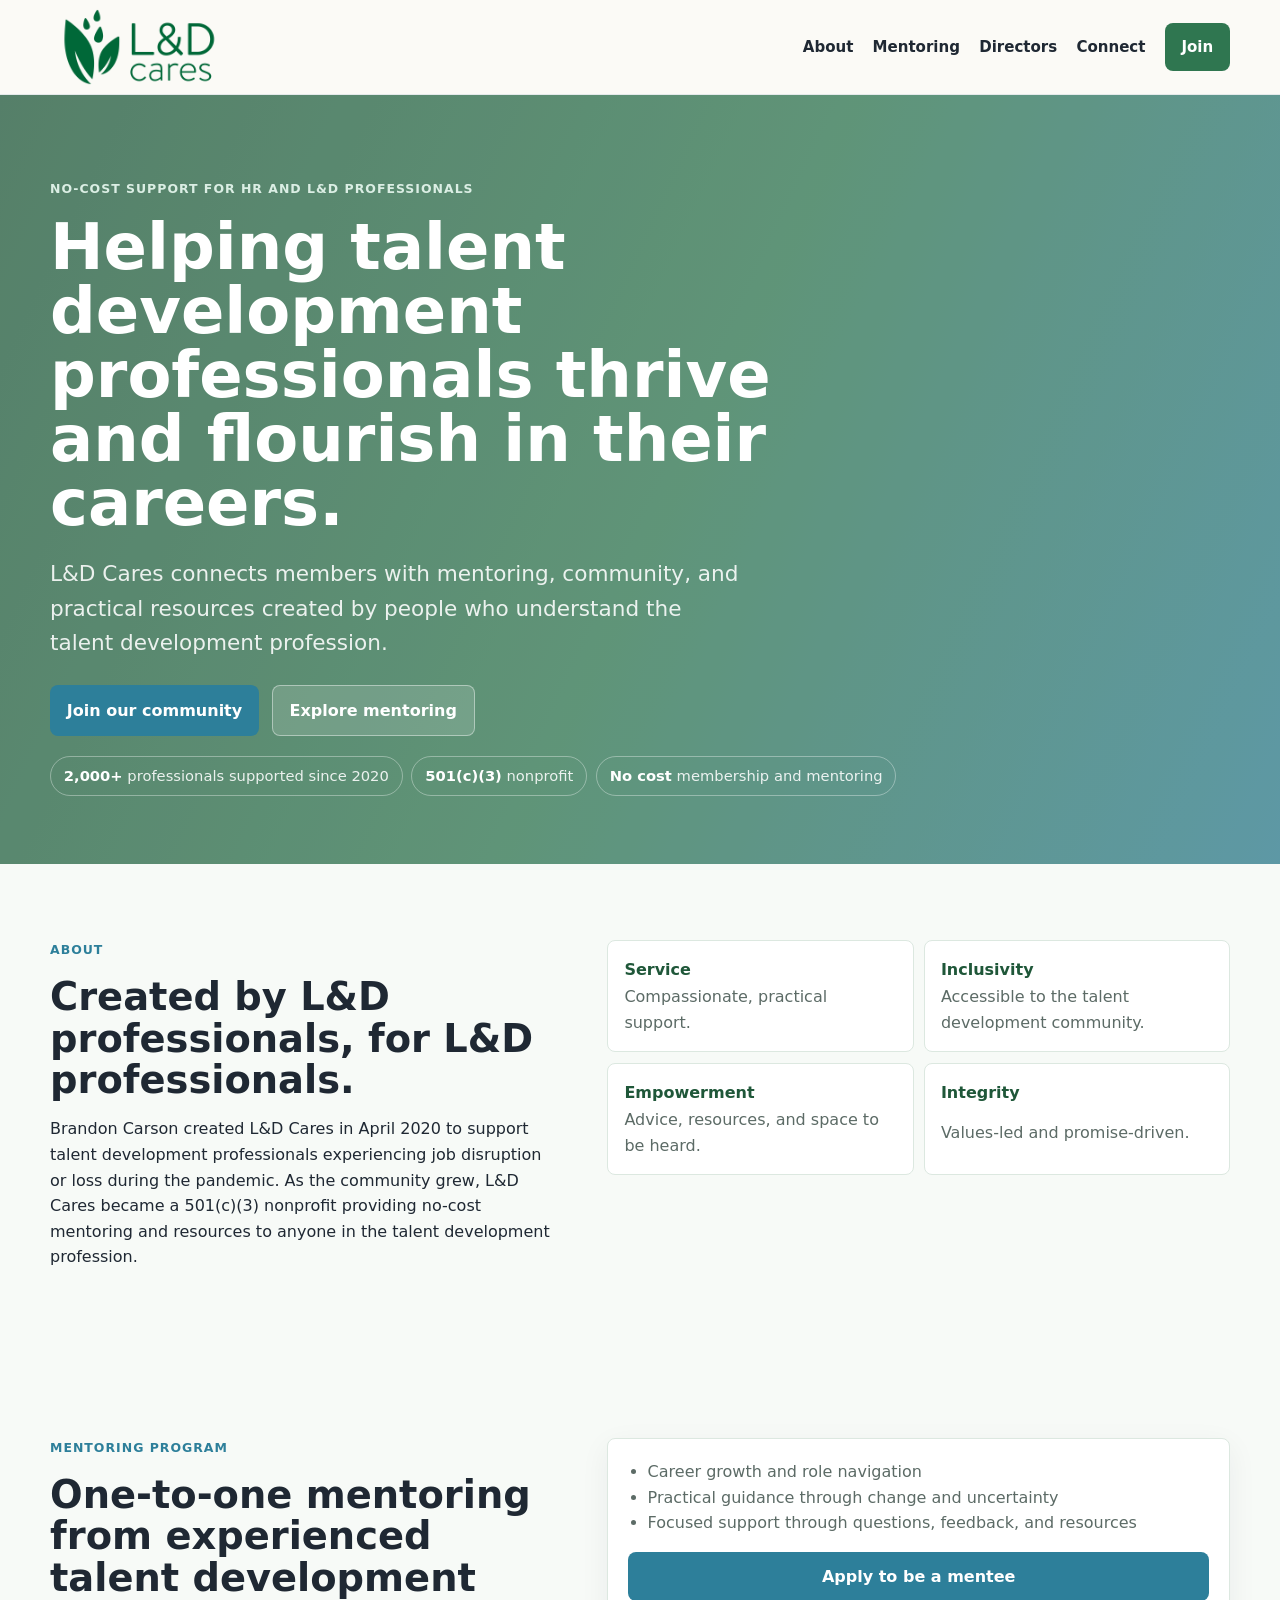
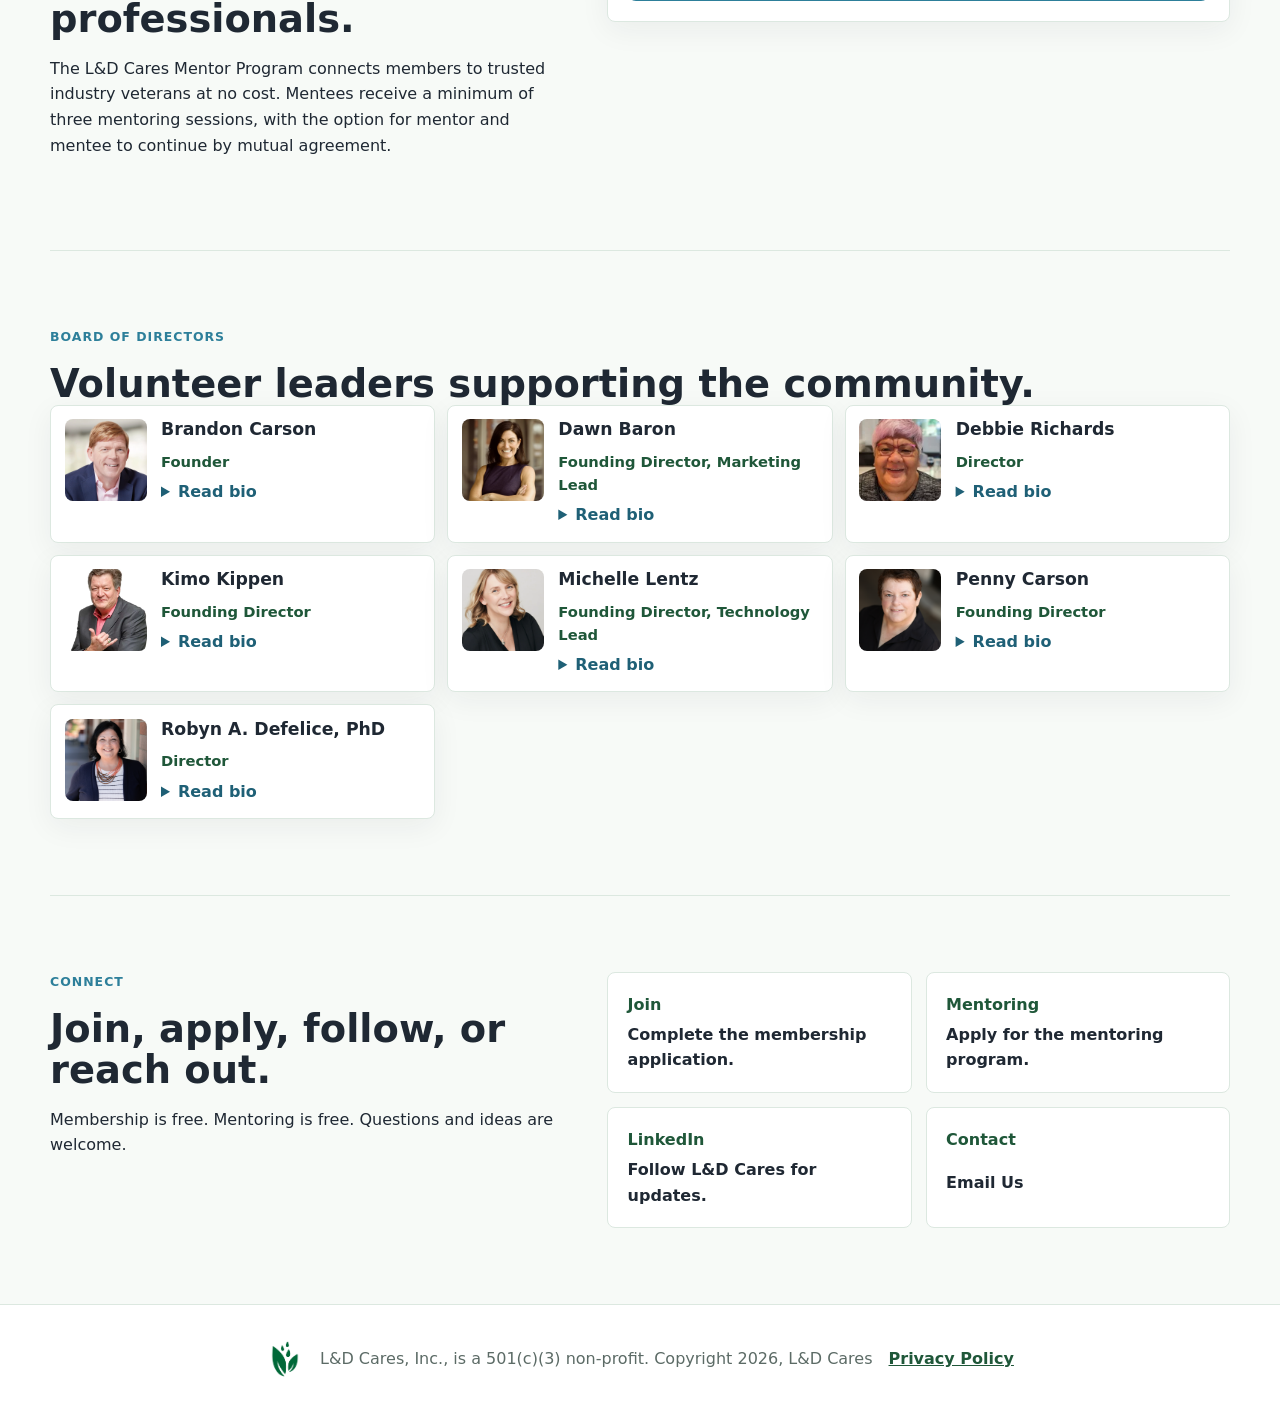
==== index.html @ 439d9c75 "Add social preview metadata" ====
<!doctype html>
<html lang="en">
  <head>
    <meta charset="utf-8">
    <meta name="viewport" content="width=device-width, initial-scale=1">
    <title>L&D Cares | No-cost mentoring for talent development professionals</title>
    <meta name="description" content="L&D Cares provides no-cost mentoring and resources to help talent development professionals thrive and flourish in their careers.">
    <meta property="og:title" content="L&D Cares">
    <meta property="og:description" content="No-cost mentoring and resources for talent development professionals.">
    <meta property="og:type" content="website">
    <meta property="og:url" content="https://www.ldcares.org/">
    <meta property="og:image" content="https://www.ldcares.org/assets/logos/ldcares-logo.png">
    <meta property="og:image:alt" content="L&D Cares logo">
    <meta name="twitter:card" content="summary_large_image">
    <meta name="twitter:title" content="L&D Cares">
    <meta name="twitter:description" content="No-cost mentoring and resources for talent development professionals.">
    <meta name="twitter:image" content="https://www.ldcares.org/assets/logos/ldcares-logo.png">
    <link rel="stylesheet" href="styles.css">
  </head>
  <body>
    <a class="skip-link" href="#main">Skip to main content</a>
    <header class="site-header" data-header>
      <nav class="nav" aria-label="Main navigation">
        <a class="brand" href="#home" aria-label="L&D Cares home">
          <img src="assets/logos/ldcares-logo.png" alt="L&D Cares">
        </a>
        <button class="menu-toggle" type="button" aria-expanded="false" aria-controls="primary-menu" data-menu-toggle>
          <span></span>
          <span></span>
          <span></span>
          <span class="sr-only">Menu</span>
        </button>
        <div class="nav-links" id="primary-menu" data-menu>
          <a href="#about">About</a>
          <a href="#mentoring">Mentoring</a>
          <a href="#team">Directors</a>
          <a href="#connect">Connect</a>
          <a class="nav-cta" href="https://forms.gle/h5i7tPRRqLxuzNQf6">Join</a>
        </div>
      </nav>
    </header>

    <main id="main">
      <section class="hero" id="home">
        <div class="hero-media" aria-hidden="true">
          <img src="assets/logos/banner.jpg" alt="">
        </div>
        <div class="hero-content">
          <p class="eyebrow">No-cost support for HR and L&D professionals</p>
          <h1>Helping talent development professionals thrive and flourish in their careers.</h1>
          <p class="hero-copy">L&D Cares connects members with mentoring, community, and practical resources created by people who understand the talent development profession.</p>
          <div class="hero-actions">
            <a class="button primary" href="https://forms.gle/h5i7tPRRqLxuzNQf6">Join our community</a>
            <a class="button secondary" href="#mentoring">Explore mentoring</a>
          </div>
          <ul class="impact-list" aria-label="L&D Cares highlights">
            <li><strong>2,000+</strong> professionals supported since 2020</li>
            <li><strong>501(c)(3)</strong> nonprofit</li>
            <li><strong>No cost</strong> membership and mentoring</li>
          </ul>
        </div>
      </section>

      <section class="section about" id="about">
        <div>
          <p class="section-kicker">About</p>
          <h2>Created by L&D professionals, for L&D professionals.</h2>
          <p>Brandon Carson created L&D Cares in April 2020 to support talent development professionals experiencing job disruption or loss during the pandemic. As the community grew, L&D Cares became a 501(c)(3) nonprofit providing no-cost mentoring and resources to anyone in the talent development profession.</p>
        </div>
        <ul class="value-list" aria-label="L&D Cares values">
          <li><strong>Service</strong><span>Compassionate, practical support.</span></li>
          <li><strong>Inclusivity</strong><span>Accessible to the talent development community.</span></li>
          <li><strong>Empowerment</strong><span>Advice, resources, and space to be heard.</span></li>
          <li><strong>Integrity</strong><span>Values-led and promise-driven.</span></li>
        </ul>
      </section>

      <section class="section mentoring" id="mentoring">
        <div>
          <p class="section-kicker">Mentoring Program</p>
          <h2>One-to-one mentoring from experienced talent development professionals.</h2>
          <p>The L&D Cares Mentor Program connects members to trusted industry veterans at no cost. Mentees receive a minimum of three mentoring sessions, with the option for mentor and mentee to continue by mutual agreement.</p>
        </div>
        <div class="compact-panel">
          <ul>
            <li>Career growth and role navigation</li>
            <li>Practical guidance through change and uncertainty</li>
            <li>Focused support through questions, feedback, and resources</li>
          </ul>
          <a class="button primary" href="https://forms.gle/SZRDEeLg9KRGwtqc8">Apply to be a mentee</a>
        </div>
      </section>

      <section class="section team" id="team">
        <div>
          <p class="section-kicker">Board of Directors</p>
          <h2>Volunteer leaders supporting the community.</h2>
        </div>
        <div class="team-grid">
          <article class="person">
            <img src="assets/directors/brandon-carson.webp" alt="Brandon Carson">
            <div>
              <h3>Brandon Carson</h3>
              <p class="role">Founder</p>
              <details>
                <summary>Read bio</summary>
                <p>A strategic and accomplished talent development leader with extensive experience creating global workforce development strategies, Brandon Carson recently led global and domestic learning programs at Starbucks. He is currently the Chief Learning Officer at Docebo, where he travels the world promoting their product and the future of learning.</p>
                <p>Brandon has been honored with several industry awards, including the ATD BEST Award, the Learning Guild People's Choice Award, and three Brandon Hall Awards for Best Custom Learning Design. He is the author of <cite>Learning in the Age of Immediacy: Five Factors for How We Connect, Communicate, and Get Work Done</cite> and <cite>L&D's Playbook for the Digital Age</cite>, both from ATD Press. He has also served on the board of the North American Simulation and Gaming Association and the ATD TK conference committee.</p>
              </details>
            </div>
          </article>
          <article class="person">
            <img src="assets/directors/dawn-baron.webp" alt="Dawn Baron">
            <div>
              <h3>Dawn Baron</h3>
              <p class="role">Founding Director, Marketing Lead</p>
              <details>
                <summary>Read bio</summary>
                <p>Dawn Baron founded Passion Profits Consulting in 2008 to help businesses and learning professionals find solutions to obstacles in the corporate learning space. She is a strategic and creative problem solver, marketer, facilitator, and speaker with a special interest in helping companies and organizations focus on talent, learning, wellness, and D&I strategies.</p>
                <p>Before starting her consultancy, Dawn served as Vice President of Marketing for the Association for Talent Development. Today, she focuses on elevating messaging for learning opportunities, strategies, and technologies that support a future workforce appreciative of diversity, continuous skill development, and the balance between people and business needs. Dawn has master's degrees in Business with a focus on Organizational Development and in Public Management with a focus on Social Policy from the University of Maryland.</p>
              </details>
            </div>
          </article>
          <article class="person">
            <img src="assets/directors/debbie-richards.webp" alt="Debbie Richards">
            <div>
              <h3>Debbie Richards</h3>
              <p class="role">Director</p>
              <details>
                <summary>Read bio</summary>
                <p>Debbie Richards, president of Creative Interactive Ideas, supports talent development clients with technology challenges. She updates her job knowledge by researching new technologies and software products, participating in educational opportunities such as learning conferences and webinars, and contributing to professional organizations.</p>
                <p>Passionate about working with and mentoring other learning professionals, Debbie is the past president of the ATD Houston chapter and a past National Advisor for Chapters. She was the ATD Technology Conference Advisory Council chairperson for 2019 and is the author of <cite>Seeing the Possibilities With Augmented Reality</cite>, an ATD TD at Work publication. She was awarded the title of Guild Master by the Learning Guild in 2022.</p>
              </details>
            </div>
          </article>
          <article class="person">
            <img src="assets/directors/kimo-kippen.webp" alt="Kimo Kippen">
            <div>
              <h3>Kimo Kippen</h3>
              <p class="role">Founding Director</p>
              <details>
                <summary>Read bio</summary>
                <p>Kimo Kippen is a native of Hawaii and currently alternates between Warsaw, Poland, and Honolulu. Kimo is a thought leader, speaker, and advocate for learning, a former executive at Hilton and Marriott, and was recognized by CLO Magazine as the 2015 CLO of the Year. He is a former chairman of ATD, chairman of APIA Scholars, and a board member for the Center for Talent Reporting and CTDO Next.</p>
                <p>Kimo serves as an advisory board member at CAEL, CLO advisor at the Defense Acquisition University, and advisory board member for Strategic Education Inc., Gnowbe, Rochester Institute of Technology, World Institute for Action Learning, and GP Strategies. He is a Program Director for The Conference Board Talent & Organizational Development Executive Council, USA and the Learning & Development Council, Europe. He is also an adjunct professor and advisor at Catholic University of America and George Mason University.</p>
              </details>
            </div>
          </article>
          <article class="person">
            <img src="assets/directors/michelle-lentz.webp" alt="Michelle Lentz">
            <div>
              <h3>Michelle Lentz</h3>
              <p class="role">Founding Director, Technology Lead</p>
              <details>
                <summary>Read bio</summary>
                <p>Over the last 20 years, Michelle Lentz has become a recognized leader in learning and AI strategy within the corporate space and has frequently presented at industry events. Michelle runs Innovate+Elevate Strategies, where she focuses on AI strategy, AI instruction, and change management with a focus on AI. She has worked as a Learning and AI Strategist at ELB Learning, previously modernized the training strategy for UPS global call centers, and led the HR Custom Learning team for Oracle.</p>
                <p>Michelle holds a graduate certification in AI in Business from Arizona State University and will complete her Master of Science in the same area in August 2026. She holds certifications in Prompt Engineering, Synchronous Training, Integrated Talent Management, Hogan Assessments, and 360 Feedback. Michelle has written two AI guides and contributed to several books, including <cite>Ready, Set, Curate: 8 Learning Experts Tell You How</cite> and <cite>L&D's Playbook for the Digital Age</cite>.</p>
              </details>
            </div>
          </article>
          <article class="person">
            <img src="assets/directors/penny.jpg" alt="Penny Carson">
            <div>
              <h3>Penny Carson</h3>
              <p class="role">Founding Director</p>
              <details>
                <summary>Read bio</summary>
                <p>Penny Carson leads the Managed Learning Services team for Clarity Consultants. Previously, she led the learning design and development team for Meta's Global Sales Learning. Penny also worked for NetApp, where her charter was to implement agile learning design methodologies and transform the development process by integrating dynamic, next-generation learning methods.</p>
                <p>The breadth of her talent development work focuses on the intersection of strategy and organizational transformation. Penny joined the L&D Cares team to advocate for the individuals who make up the profession and to help build capability in others as they achieve their career goals.</p>
              </details>
            </div>
          </article>
          <article class="person">
            <img src="assets/directors/robyn-defelice.png" alt="Robyn A. Defelice">
            <div>
              <h3>Robyn A. Defelice, PhD</h3>
              <p class="role">Director</p>
              <details>
                <summary>Read bio</summary>
                <p>Robyn A. Defelice, PhD, is an industry thought leader, author, and presenter with over 20 years in the L&D field. She is the co-author of <cite>Microlearning: Short and Sweet</cite> and has been researching how long it takes to develop training for over a decade.</p>
                <p>Robyn's diverse capabilities provide her clients with customized, pragmatic solutions. Her experience spans corporate to manufacturing, government to higher education, and nonprofits to startups. Her passion comes from empowering her peers. She is happiest when collaborating with L&D leadership and teams to get them to the decision-making table. She is currently serving as the VP of Programming for ATD Central PA and is a member of Learning Leaders Alliance through The Learning Guild.</p>
              </details>
            </div>
          </article>
        </div>
      </section>

      <section class="section connect" id="connect">
        <div>
          <p class="section-kicker">Connect</p>
          <h2>Join, apply, follow, or reach out.</h2>
          <p>Membership is free. Mentoring is free. Questions and ideas are welcome.</p>
        </div>
        <div class="action-grid">
          <a href="https://forms.gle/h5i7tPRRqLxuzNQf6"><span>Join</span><strong>Complete the membership application.</strong></a>
          <a href="https://forms.gle/SZRDEeLg9KRGwtqc8"><span>Mentoring</span><strong>Apply for the mentoring program.</strong></a>
          <a href="https://www.linkedin.com/company/ld-cares/"><span>LinkedIn</span><strong>Follow L&D Cares for updates.</strong></a>
          <a href="mailto:bwcarson@ldcares.org"><span>Contact</span><strong>Email Us</strong></a>
        </div>
      </section>
    </main>

    <footer class="site-footer">
      <img src="assets/logos/ldcares-mark.png" alt="">
      <p>L&D Cares, Inc., is a 501(c)(3) non-profit. Copyright 2026, L&D Cares</p>
      <a href="privacy-policy.html">Privacy Policy</a>
    </footer>

    <script src="script.js"></script>
  </body>
</html>
---- styles.css ----
:root {
  --ink: #1f2833;
  --muted: #5c6b66;
  --paper: #f7faf7;
  --surface: #ffffff;
  --green: #2f7650;
  --green-dark: #1f5739;
  --blue: #2d7f9a;
  --blue-dark: #1f6076;
  --mint: #dbeee4;
  --line: #dce8e0;
  --shadow: 0 18px 50px rgba(31, 40, 51, 0.12);
  --radius: 8px;
  --max: 1180px;
}

* {
  box-sizing: border-box;
}

html {
  scroll-behavior: smooth;
}

body {
  margin: 0;
  color: var(--ink);
  background: var(--paper);
  font-family: Inter, ui-sans-serif, system-ui, -apple-system, BlinkMacSystemFont, "Segoe UI", sans-serif;
  line-height: 1.6;
}

img {
  display: block;
  max-width: 100%;
}

a {
  color: inherit;
}

.skip-link,
.sr-only {
  position: absolute;
  width: 1px;
  height: 1px;
  overflow: hidden;
  clip: rect(0, 0, 0, 0);
}

.skip-link:focus {
  z-index: 20;
  width: auto;
  height: auto;
  clip: auto;
  top: 1rem;
  left: 1rem;
  padding: 0.7rem 1rem;
  background: var(--ink);
  color: white;
}

.site-header {
  position: sticky;
  z-index: 10;
  top: 0;
  background: rgba(251, 250, 246, 0.92);
  border-bottom: 1px solid rgba(223, 229, 232, 0.8);
  backdrop-filter: blur(14px);
}

.nav {
  width: min(var(--max), calc(100% - 2rem));
  min-height: 78px;
  margin: 0 auto;
  display: flex;
  align-items: center;
  justify-content: space-between;
  gap: 2rem;
}

.brand img {
  width: 178px;
}

.nav-links {
  display: flex;
  align-items: center;
  gap: 1.2rem;
  font-size: 0.94rem;
  font-weight: 700;
}

.nav-links a {
  text-decoration: none;
}

.nav-links a:hover {
  color: var(--green);
}

.nav-cta,
.button {
  border-radius: var(--radius);
  min-height: 44px;
  display: inline-flex;
  align-items: center;
  justify-content: center;
  padding: 0.75rem 1.05rem;
  text-decoration: none;
  font-weight: 800;
}

.nav-cta {
  background: var(--green);
  color: white;
}

.menu-toggle {
  display: none;
  width: 44px;
  height: 44px;
  border: 1px solid var(--line);
  border-radius: var(--radius);
  background: var(--surface);
}

.menu-toggle span:not(.sr-only) {
  display: block;
  width: 18px;
  height: 2px;
  margin: 4px auto;
  background: var(--ink);
}

.hero {
  min-height: 560px;
  max-height: none;
  position: relative;
  display: grid;
  align-items: end;
  overflow: hidden;
}

.hero-media {
  position: absolute;
  inset: 0;
  background:
    linear-gradient(115deg, rgba(31, 87, 57, 0.96) 0%, rgba(47, 118, 80, 0.88) 52%, rgba(45, 127, 154, 0.82) 100%),
    var(--green-dark);
}

.hero-media img {
  width: 100%;
  height: 100%;
  object-fit: cover;
  opacity: 0.24;
  mix-blend-mode: luminosity;
}

.hero-content {
  position: relative;
  width: min(var(--max), calc(100% - 2rem));
  margin: 0 auto;
  padding: 5.25rem 0 4.25rem;
  color: white;
}

.eyebrow,
.section-kicker {
  margin: 0 0 1rem;
  color: var(--blue);
  font-size: 0.78rem;
  font-weight: 900;
  letter-spacing: 0.08em;
  text-transform: uppercase;
}

.hero .eyebrow {
  color: var(--mint);
}

h1,
h2,
h3,
p {
  overflow-wrap: break-word;
}

h1 {
  overflow-wrap: anywhere;
}

h1 {
  max-width: 780px;
  margin: 0;
  font-size: clamp(2.3rem, 5vw, 4.7rem);
  line-height: 1;
  letter-spacing: 0;
}

h2 {
  margin: 0;
  font-size: clamp(1.8rem, 3vw, 2.8rem);
  line-height: 1.08;
  letter-spacing: 0;
}

h3 {
  margin: 0 0 0.55rem;
  font-size: 1.08rem;
  line-height: 1.25;
}

.hero-copy {
  max-width: 690px;
  margin: 1.35rem 0 0;
  color: rgba(255, 255, 255, 0.88);
  font-size: clamp(1.05rem, 2vw, 1.35rem);
}

.actions,
.hero-actions {
  display: flex;
  flex-wrap: wrap;
  gap: 0.8rem;
  margin-top: 1.5rem;
}

.impact-list {
  display: flex;
  flex-wrap: wrap;
  gap: 0.55rem;
  list-style: none;
  margin: 1.25rem 0 0;
  padding: 0;
}

.impact-list li {
  border: 1px solid rgba(255, 255, 255, 0.35);
  border-radius: 999px;
  padding: 0.45rem 0.8rem;
  color: rgba(255, 255, 255, 0.88);
  font-size: 0.92rem;
}

.impact-list strong {
  color: white;
}

.button.primary {
  background: var(--blue);
  color: white;
}

.button.primary:hover,
.nav-cta:hover {
  background: var(--blue-dark);
  color: white;
}

.button.secondary {
  color: var(--ink);
  background: var(--surface);
  border: 1px solid var(--line);
}

.hero .button.secondary {
  color: white;
  background: rgba(255, 255, 255, 0.14);
  border-color: rgba(255, 255, 255, 0.42);
}

.stats-band {
  display: grid;
  grid-template-columns: repeat(3, 1fr);
  border-block: 1px solid var(--line);
  background: var(--surface);
}

.stats-band div {
  min-height: 150px;
  padding: 2rem;
  display: grid;
  align-content: center;
  justify-items: center;
  text-align: center;
  border-right: 1px solid var(--line);
}

.stats-band div:last-child {
  border-right: 0;
}

.stats-band strong {
  color: var(--green-dark);
  font-size: clamp(2rem, 4vw, 3.3rem);
  line-height: 1;
}

.stats-band span {
  max-width: 260px;
  color: var(--muted);
  font-weight: 700;
}

.section {
  width: min(var(--max), calc(100% - 2rem));
  margin: 0 auto;
  padding: clamp(3rem, 6vw, 4.75rem) 0;
}

.about,
.mentoring,
.connect {
  display: grid;
  grid-template-columns: 0.9fr 1.1fr;
  gap: clamp(1.5rem, 4vw, 3rem);
  align-items: start;
}

.split {
  display: grid;
  grid-template-columns: 0.42fr 1fr;
  gap: clamp(2rem, 6vw, 5rem);
}

.split p,
.section-header p,
.join p,
.contact p {
  max-width: 780px;
  color: var(--muted);
  font-size: 1.08rem;
}

.mission {
  display: grid;
  grid-template-columns: 0.75fr 1.25fr;
  gap: clamp(2rem, 6vw, 4rem);
  border-top: 1px solid var(--line);
}

.value-grid,
.feature-grid,
.value-list,
.action-grid {
  display: grid;
  grid-template-columns: repeat(2, minmax(0, 1fr));
  gap: 1rem;
}

.value-list {
  list-style: none;
  margin: 0;
  padding: 0;
  gap: 0.65rem;
}

.value-list li {
  display: grid;
  gap: 0.1rem;
  padding: 1rem;
  background: var(--surface);
  border: 1px solid var(--line);
  border-radius: var(--radius);
}

.value-list strong,
.action-grid span {
  color: var(--green-dark);
  font-weight: 900;
}

.value-list span {
  color: var(--muted);
}

.value-grid article,
.feature-grid article,
.person {
  background: var(--surface);
  border: 1px solid var(--line);
  border-radius: var(--radius);
  box-shadow: 0 8px 30px rgba(31, 40, 51, 0.06);
}

.value-grid article,
.feature-grid article {
  padding: 1.35rem;
}

.value-grid p,
.feature-grid p,
.person p {
  margin: 0;
  color: var(--muted);
}

.section-header {
  max-width: 900px;
  margin-bottom: 2rem;
}

.feature-grid {
  grid-template-columns: repeat(3, minmax(0, 1fr));
}

.compact-panel {
  display: grid;
  gap: 1rem;
  padding: 1.25rem;
  background: var(--surface);
  border: 1px solid var(--line);
  border-radius: var(--radius);
  box-shadow: 0 8px 30px rgba(31, 40, 51, 0.06);
}

.compact-panel ul {
  margin: 0;
  padding-left: 1.2rem;
  color: var(--muted);
}

.callout,
.join,
.contact {
  display: flex;
  align-items: center;
  justify-content: space-between;
  gap: 2rem;
  margin-top: 2rem;
  padding: clamp(1.5rem, 4vw, 2.4rem);
  background: var(--green-dark);
  color: white;
  border-radius: var(--radius);
  box-shadow: var(--shadow);
}

.callout p,
.join p,
.contact p {
  margin-bottom: 0;
  color: rgba(255, 255, 255, 0.82);
}

.callout .button.secondary,
.join .button.secondary,
.contact .button.secondary {
  color: white;
  background: rgba(255, 255, 255, 0.12);
  border-color: rgba(255, 255, 255, 0.35);
}

.team {
  border-top: 1px solid var(--line);
}

.team-grid {
  display: grid;
  grid-template-columns: repeat(3, minmax(0, 1fr));
  gap: 0.75rem;
}

.person {
  display: grid;
  grid-template-columns: 82px 1fr;
  gap: 0.9rem;
  min-height: 0;
  padding: 0.85rem;
}

.person img {
  width: 82px;
  height: 82px;
  object-fit: cover;
  border-radius: var(--radius);
  background: var(--line);
}

.role {
  color: var(--green-dark) !important;
  font-weight: 800;
  margin-bottom: 0.25rem !important;
  font-size: 0.92rem;
}

.person details {
  margin-top: 0.35rem;
}

.person summary {
  cursor: pointer;
  color: var(--blue-dark);
  font-weight: 850;
}

.person details p {
  margin-top: 0.65rem;
  font-size: 0.94rem;
}

.resource-list,
.action-grid {
  display: grid;
  gap: 0.9rem;
}

.resource-list a,
.action-grid a {
  display: grid;
  gap: 0.25rem;
  padding: 1.2rem;
  background: var(--surface);
  border: 1px solid var(--line);
  border-radius: var(--radius);
  text-decoration: none;
}

.resource-list a:hover,
.action-grid a:hover {
  border-color: var(--green);
}

.resource-list span {
  color: var(--green-dark);
  font-weight: 900;
}

.resource-list strong {
  font-weight: 650;
}

.action-grid strong {
  color: var(--ink);
  font-weight: 650;
}

.connect {
  border-top: 1px solid var(--line);
}

.policy {
  max-width: 840px;
}

.policy h1 {
  color: var(--ink);
  font-size: clamp(2.2rem, 4vw, 3.8rem);
}

.policy p,
.policy li {
  color: var(--muted);
  font-size: 1.08rem;
}

.policy ul {
  padding-left: 1.25rem;
}

.policy a {
  color: var(--blue-dark);
  font-weight: 850;
}

.join {
  width: min(var(--max), calc(100% - 2rem));
  margin-top: 0;
}

.contact {
  margin-top: 0;
  background: var(--blue-dark);
}

.site-footer {
  display: flex;
  align-items: center;
  justify-content: center;
  gap: 1rem;
  padding: 2rem;
  color: var(--muted);
  background: var(--surface);
  border-top: 1px solid var(--line);
  text-align: center;
}

.site-footer img {
  width: 38px;
}

.site-footer p {
  margin: 0;
}

.site-footer a {
  font-weight: 800;
  color: var(--green-dark);
}

@media (max-width: 900px) {
  .menu-toggle {
    display: block;
  }

  .nav-links {
    position: absolute;
    inset: 78px 1rem auto;
    display: none;
    flex-direction: column;
    align-items: stretch;
    gap: 0;
    padding: 0.7rem;
    background: var(--surface);
    border: 1px solid var(--line);
    border-radius: var(--radius);
    box-shadow: var(--shadow);
  }

  .nav-links.is-open {
    display: flex;
  }

  .nav-links a {
    padding: 0.9rem;
  }

  .nav-cta {
    margin-top: 0.35rem;
  }

  .stats-band,
  .split,
  .mission,
  .team-grid,
  .feature-grid {
    grid-template-columns: 1fr;
  }

  .stats-band div {
    border-right: 0;
    border-bottom: 1px solid var(--line);
  }

  .stats-band div:last-child {
    border-bottom: 0;
  }

  .callout,
  .join,
  .contact,
  .site-footer {
    flex-direction: column;
    align-items: flex-start;
    text-align: left;
  }
}

@media (max-width: 620px) {
  .brand img {
    width: 146px;
  }

  .hero {
    min-height: 720px;
  }

  .hero-content {
    padding: 6rem 0 3.5rem;
  }

  .value-grid,
  .resource-list a,
  .person {
    grid-template-columns: 1fr;
  }

  .person img {
    width: 100%;
    height: auto;
    aspect-ratio: 1;
  }

  .button {
    width: 100%;
  }
}

@media (max-width: 900px) {
  .about,
  .mentoring,
  .connect {
    grid-template-columns: 1fr;
  }

  .team-grid {
    grid-template-columns: repeat(2, minmax(0, 1fr));
  }
}

@media (max-width: 620px) {
  .hero {
    min-height: 620px;
  }

  .hero-content {
    padding: 4rem 0 3rem;
  }

  h1 {
    font-size: 2.1rem;
    line-height: 1.08;
  }

  h2 {
    font-size: 1.75rem;
  }

  .hero-copy {
    font-size: 1rem;
  }

  .impact-list li {
    width: 100%;
  }

  .team-grid,
  .value-list,
  .action-grid {
    grid-template-columns: 1fr;
  }

  .person {
    grid-template-columns: 76px 1fr;
  }

  .person img {
    width: 76px;
    height: 76px;
    aspect-ratio: auto;
  }
}
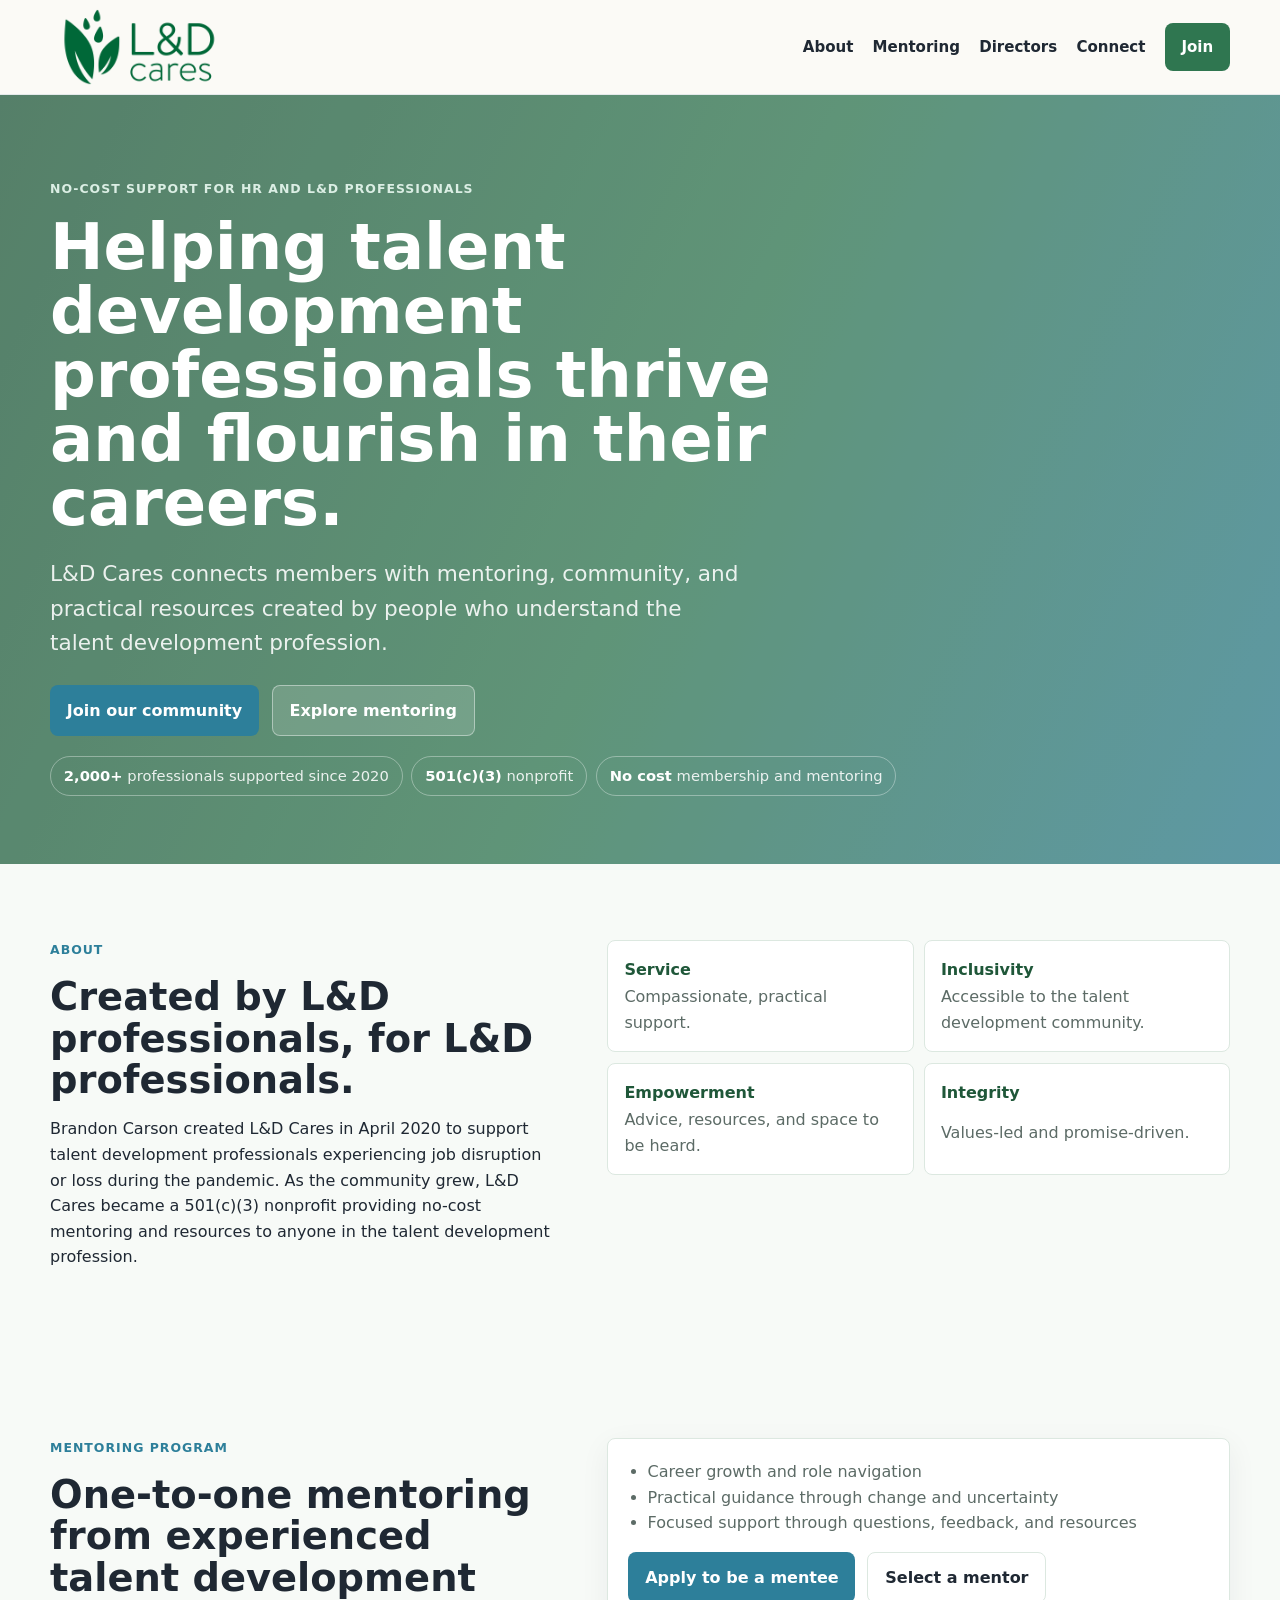
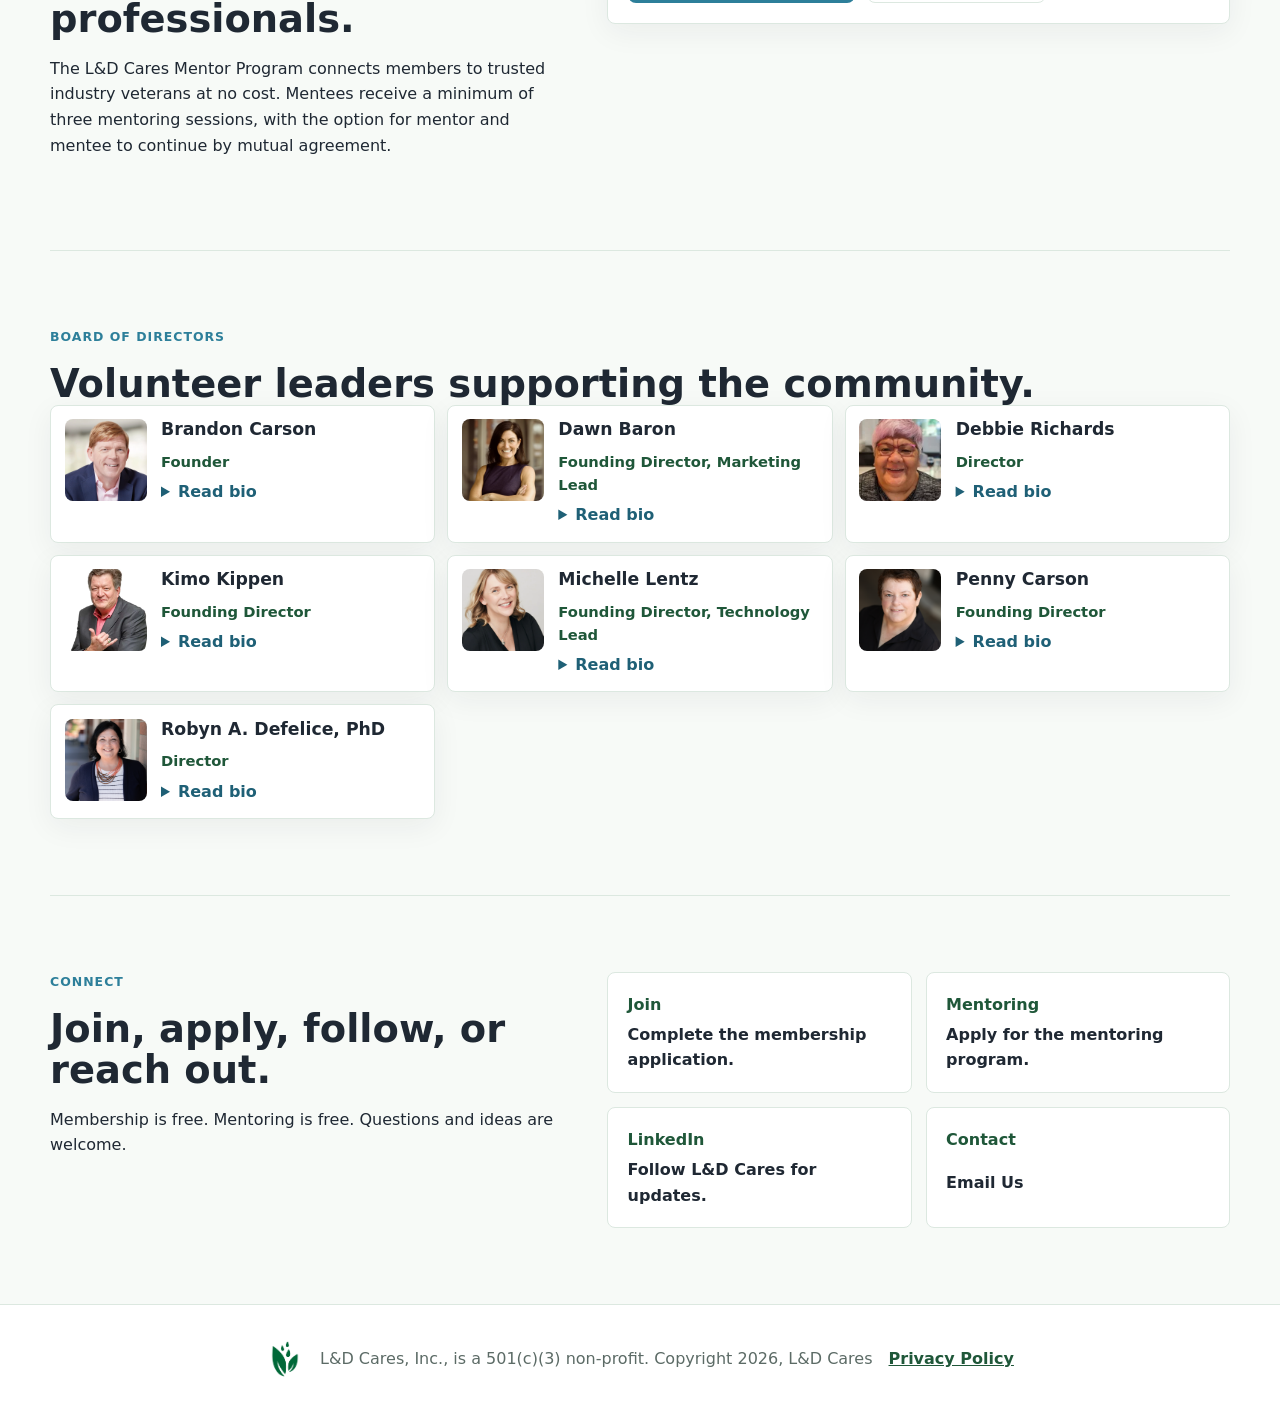
==== commit 73100518: "Add mentor selection page" ====
--- a/index.html
+++ b/index.html
@@ -87,7 +87,10 @@
             <li>Practical guidance through change and uncertainty</li>
             <li>Focused support through questions, feedback, and resources</li>
           </ul>
-          <a class="button primary" href="https://forms.gle/SZRDEeLg9KRGwtqc8">Apply to be a mentee</a>
+          <div class="panel-actions">
+            <a class="button primary" href="https://forms.gle/SZRDEeLg9KRGwtqc8">Apply to be a mentee</a>
+            <a class="button secondary" href="mentor-select.html">Select a mentor</a>
+          </div>
         </div>
       </section>
 
--- a/styles.css
+++ b/styles.css
@@ -422,6 +422,12 @@
   color: var(--muted);
 }
 
+.panel-actions {
+  display: flex;
+  flex-wrap: wrap;
+  gap: 0.75rem;
+}
+
 .callout,
 .join,
 .contact {
@@ -562,6 +568,158 @@
 .policy a {
   color: var(--blue-dark);
   font-weight: 850;
+}
+
+.is-hidden {
+  display: none !important;
+}
+
+.mentor-access,
+.mentor-intro,
+.mentor-request {
+  display: grid;
+  grid-template-columns: 0.9fr 1.1fr;
+  gap: clamp(1.5rem, 4vw, 3rem);
+  align-items: start;
+}
+
+.mentor-access h1,
+.mentor-intro h1 {
+  color: var(--ink);
+  font-size: clamp(2.2rem, 4vw, 3.8rem);
+}
+
+.mentor-access p,
+.mentor-intro p,
+.mentor-request p {
+  max-width: 780px;
+  color: var(--muted);
+  font-size: 1.08rem;
+}
+
+.access-form,
+.mentor-form {
+  display: grid;
+  gap: 0.85rem;
+  padding: 1.25rem;
+  background: var(--surface);
+  border: 1px solid var(--line);
+  border-radius: var(--radius);
+  box-shadow: 0 8px 30px rgba(31, 40, 51, 0.06);
+}
+
+.access-form label,
+.mentor-form label,
+.mentor-form legend {
+  color: var(--green-dark);
+  font-weight: 850;
+}
+
+.access-form input,
+.mentor-form input,
+.mentor-form select,
+.mentor-form textarea {
+  width: 100%;
+  min-height: 46px;
+  padding: 0.75rem 0.85rem;
+  color: var(--ink);
+  background: white;
+  border: 1px solid var(--line);
+  border-radius: var(--radius);
+  font: inherit;
+}
+
+.mentor-form textarea {
+  resize: vertical;
+}
+
+.password-row {
+  display: grid;
+  grid-template-columns: 1fr auto;
+  gap: 0.65rem;
+}
+
+.form-note {
+  margin: 0;
+  color: var(--muted);
+  font-size: 0.95rem;
+}
+
+.required-marker {
+  color: #b42318;
+}
+
+.mentor-roster {
+  padding-top: 0;
+}
+
+.mentor-grid {
+  display: grid;
+  grid-template-columns: repeat(3, minmax(0, 1fr));
+  gap: 0.9rem;
+}
+
+.mentor-card {
+  display: grid;
+  grid-template-rows: auto 1fr;
+  overflow: hidden;
+  background: var(--surface);
+  border: 1px solid var(--line);
+  border-radius: var(--radius);
+  box-shadow: 0 8px 30px rgba(31, 40, 51, 0.06);
+}
+
+.mentor-card img {
+  width: 100%;
+  aspect-ratio: 4 / 3;
+  object-fit: cover;
+  background: var(--line);
+}
+
+.mentor-card div {
+  padding: 1rem;
+}
+
+.mentor-card h2 {
+  font-size: 1.25rem;
+}
+
+.mentor-card p {
+  margin: 0;
+  color: var(--muted);
+}
+
+.mentor-form fieldset {
+  display: grid;
+  gap: 0.55rem;
+  margin: 0;
+  padding: 1rem;
+  border: 1px solid var(--line);
+  border-radius: var(--radius);
+}
+
+.mentor-form fieldset label {
+  display: flex;
+  align-items: center;
+  gap: 0.55rem;
+  color: var(--ink);
+  font-weight: 650;
+}
+
+.mentor-form .consent-check {
+  display: grid;
+  grid-template-columns: 18px 1fr;
+  gap: 0.65rem;
+  align-items: start;
+  color: var(--ink);
+  font-weight: 650;
+}
+
+.mentor-form input[type="checkbox"],
+.mentor-form .consent-check input {
+  width: 18px;
+  min-height: 18px;
+  accent-color: var(--green);
 }
 
 .join {
@@ -634,7 +792,8 @@
   .split,
   .mission,
   .team-grid,
-  .feature-grid {
+  .feature-grid,
+  .mentor-grid {
     grid-template-columns: 1fr;
   }
 
@@ -685,16 +844,25 @@
   .button {
     width: 100%;
   }
+
+  .panel-actions,
+  .password-row {
+    grid-template-columns: 1fr;
+  }
 }
 
 @media (max-width: 900px) {
   .about,
   .mentoring,
-  .connect {
+  .connect,
+  .mentor-access,
+  .mentor-intro,
+  .mentor-request {
     grid-template-columns: 1fr;
   }
 
-  .team-grid {
+  .team-grid,
+  .mentor-grid {
     grid-template-columns: repeat(2, minmax(0, 1fr));
   }
 }
@@ -727,7 +895,8 @@
 
   .team-grid,
   .value-list,
-  .action-grid {
+  .action-grid,
+  .mentor-grid {
     grid-template-columns: 1fr;
   }
 
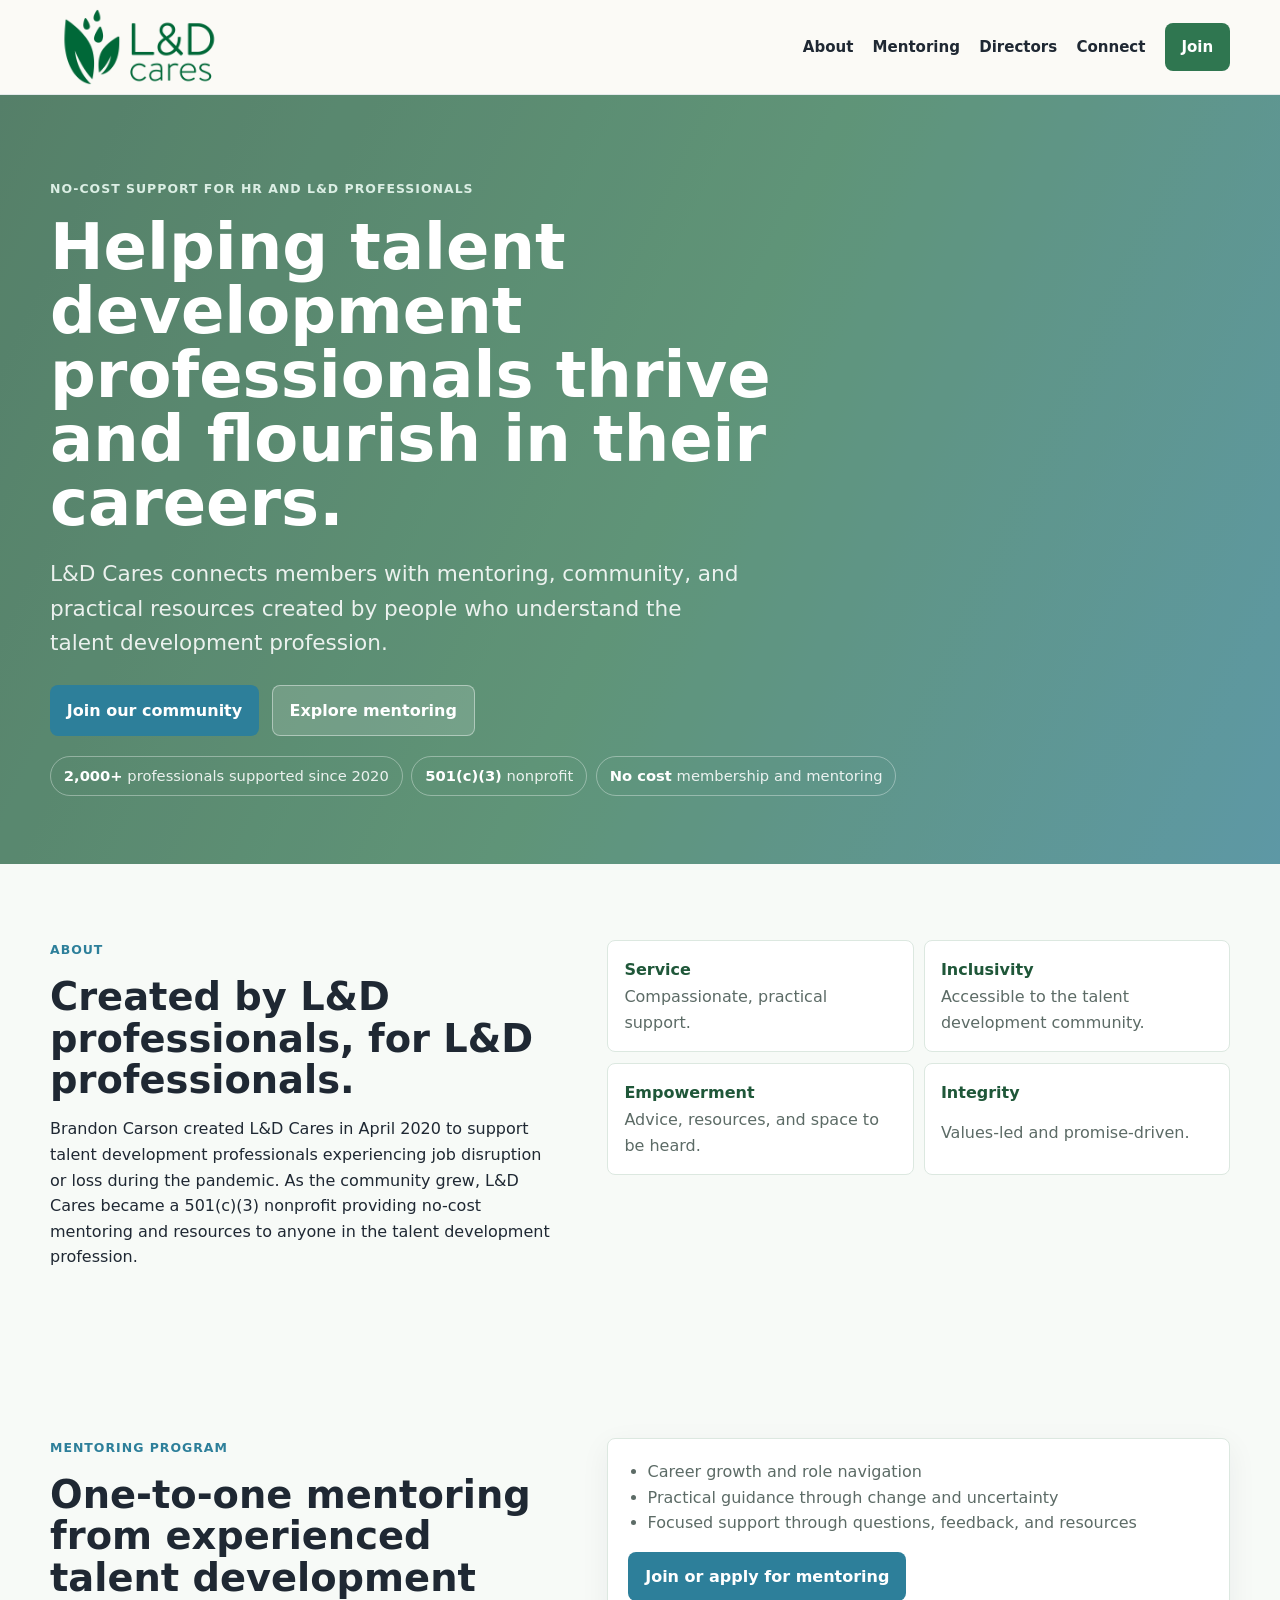
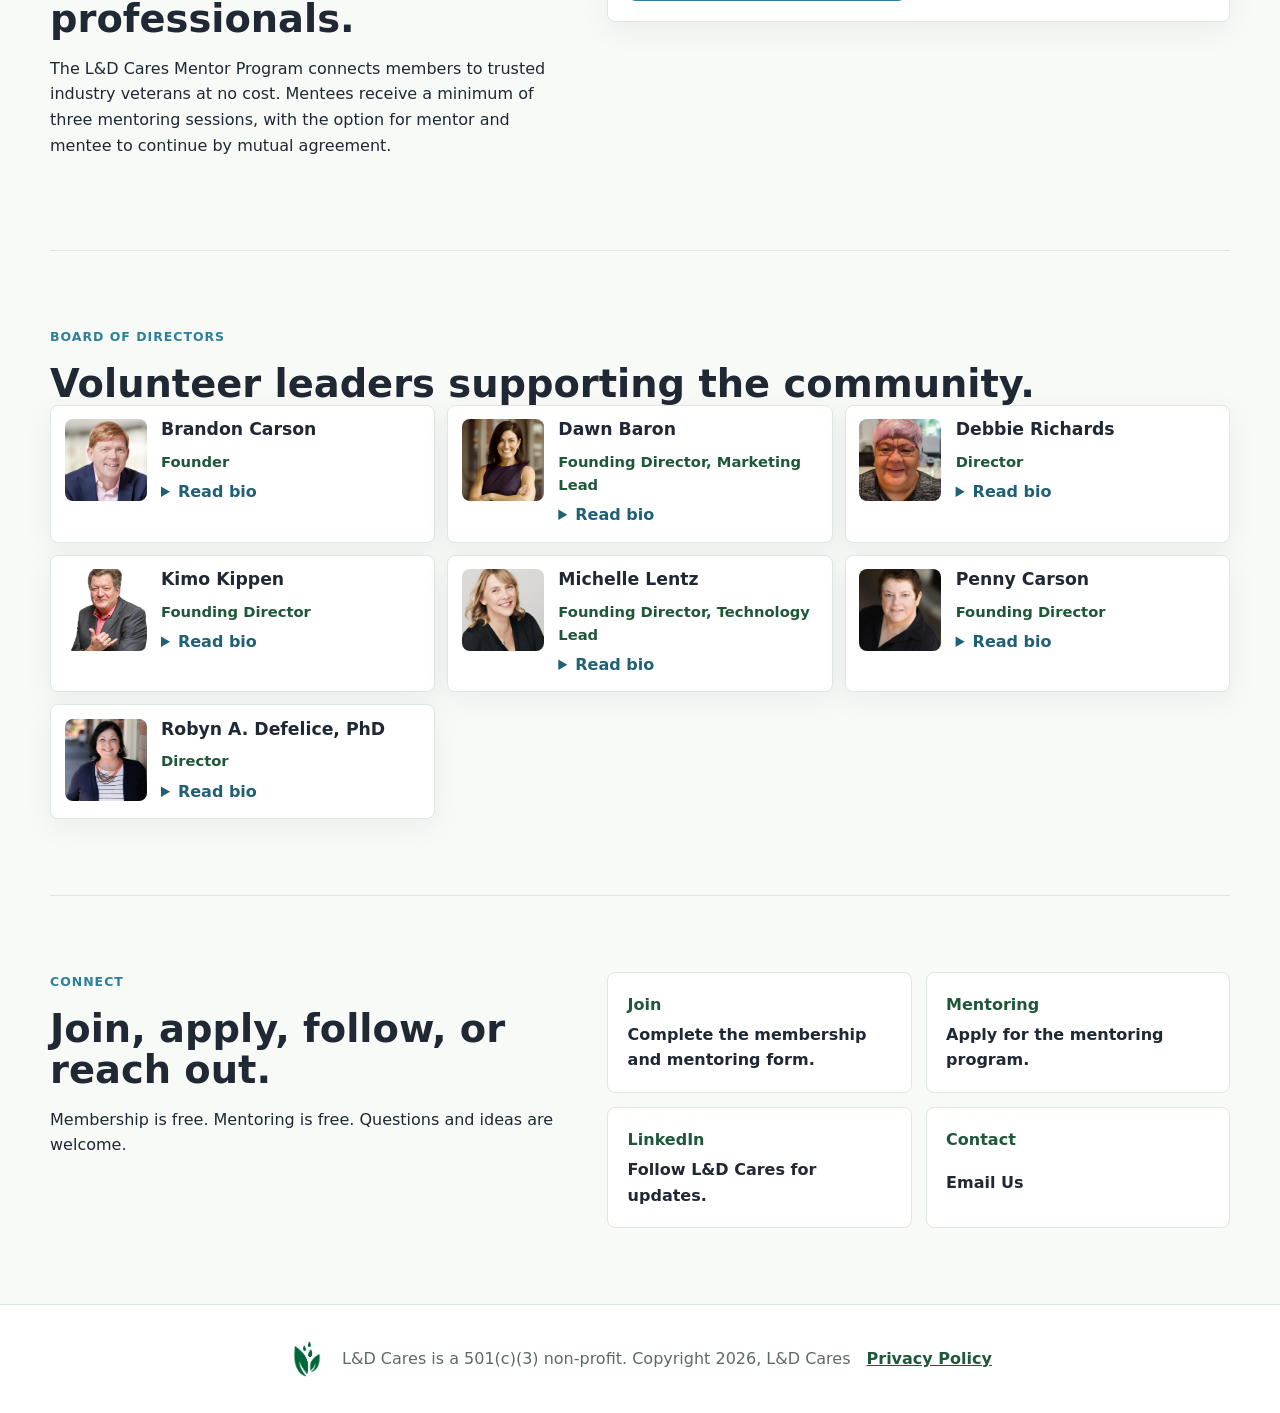
==== commit 44bbca10: "Update bios and membership links" ====
--- a/index.html
+++ b/index.html
@@ -35,7 +35,7 @@
           <a href="#mentoring">Mentoring</a>
           <a href="#team">Directors</a>
           <a href="#connect">Connect</a>
-          <a class="nav-cta" href="https://forms.gle/h5i7tPRRqLxuzNQf6">Join</a>
+          <a class="nav-cta" href="https://forms.gle/AqqKvHzDVQeFRHNAA">Join</a>
         </div>
       </nav>
     </header>
@@ -50,7 +50,7 @@
           <h1>Helping talent development professionals thrive and flourish in their careers.</h1>
           <p class="hero-copy">L&D Cares connects members with mentoring, community, and practical resources created by people who understand the talent development profession.</p>
           <div class="hero-actions">
-            <a class="button primary" href="https://forms.gle/h5i7tPRRqLxuzNQf6">Join our community</a>
+            <a class="button primary" href="https://forms.gle/AqqKvHzDVQeFRHNAA">Join our community</a>
             <a class="button secondary" href="#mentoring">Explore mentoring</a>
           </div>
           <ul class="impact-list" aria-label="L&D Cares highlights">
@@ -88,8 +88,7 @@
             <li>Focused support through questions, feedback, and resources</li>
           </ul>
           <div class="panel-actions">
-            <a class="button primary" href="https://forms.gle/SZRDEeLg9KRGwtqc8">Apply to be a mentee</a>
-            <a class="button secondary" href="mentor-select.html">Select a mentor</a>
+            <a class="button primary" href="https://forms.gle/AqqKvHzDVQeFRHNAA">Join or apply for mentoring</a>
           </div>
         </div>
       </section>
@@ -107,8 +106,11 @@
               <p class="role">Founder</p>
               <details>
                 <summary>Read bio</summary>
-                <p>A strategic and accomplished talent development leader with extensive experience creating global workforce development strategies, Brandon Carson recently led global and domestic learning programs at Starbucks. He is currently the Chief Learning Officer at Docebo, where he travels the world promoting their product and the future of learning.</p>
-                <p>Brandon has been honored with several industry awards, including the ATD BEST Award, the Learning Guild People's Choice Award, and three Brandon Hall Awards for Best Custom Learning Design. He is the author of <cite>Learning in the Age of Immediacy: Five Factors for How We Connect, Communicate, and Get Work Done</cite> and <cite>L&D's Playbook for the Digital Age</cite>, both from ATD Press. He has also served on the board of the North American Simulation and Gaming Association and the ATD TK conference committee.</p>
+                <p>For more than two decades, Brandon Carson has focused on one big question: How can learning unlock both business performance and human potential? He has built scalable learning strategies across some of the world's most complex and fast-moving organizations, from Fortune 50 giants to high-growth tech companies.</p>
+                <p>As Chief Learning Officer at Docebo, Brandon worked directly with customers to advise them on navigating AI implementation, including designing strategies and solutions to make learning a powerful driver of business impact and workforce growth.</p>
+                <p>Previously, he led enterprise learning transformations at Starbucks, Walmart, Delta Air Lines, The Home Depot, and Microsoft, developing programs that reached millions of employees worldwide and delivered measurable gains in performance, retention, and readiness for change.</p>
+                <p>Brandon is also the author of multiple books on the future of learning, a frequent keynote speaker at international conferences, and a trusted partner to leaders seeking to navigate disruption with clarity and purpose.</p>
+                <p>His mission is simple: to help organizations modernize learning so it drives measurable business value and makes work better for humans.</p>
               </details>
             </div>
           </article>
@@ -155,8 +157,8 @@
               <p class="role">Founding Director, Technology Lead</p>
               <details>
                 <summary>Read bio</summary>
-                <p>Over the last 20 years, Michelle Lentz has become a recognized leader in learning and AI strategy within the corporate space and has frequently presented at industry events. Michelle runs Innovate+Elevate Strategies, where she focuses on AI strategy, AI instruction, and change management with a focus on AI. She has worked as a Learning and AI Strategist at ELB Learning, previously modernized the training strategy for UPS global call centers, and led the HR Custom Learning team for Oracle.</p>
-                <p>Michelle holds a graduate certification in AI in Business from Arizona State University and will complete her Master of Science in the same area in August 2026. She holds certifications in Prompt Engineering, Synchronous Training, Integrated Talent Management, Hogan Assessments, and 360 Feedback. Michelle has written two AI guides and contributed to several books, including <cite>Ready, Set, Curate: 8 Learning Experts Tell You How</cite> and <cite>L&D's Playbook for the Digital Age</cite>.</p>
+                <p>Over the last 20 years, Michelle Lentz has become a recognized leader in learning and AI strategy within the corporate space and has frequently presented at industry events. Michelle runs Innovate+Elevate, where she focuses on AI strategy, AI instruction, and change management with a focus on AI. She has worked as a Learning &amp; AI Strategist at ELB Learning, modernized the training strategy for UPS global call centers, and led the HR Custom Learning team for Oracle.</p>
+                <p>Michelle recently graduated with a Master's of Science in AI in Business from Arizona University, and holds a post-graduate certification in the same field. She holds certifications in Prompt Engineering, Synchronous Training, Integrated Talent Management, Hogan Assessments, and 360 Feedback. Michelle has written two AI guides and contributed to several books, including <cite>Ready, Set, Curate: 8 Learning Experts Tell You How</cite> and <cite>L&amp;D's Playbook for the Digital Age</cite>.</p>
               </details>
             </div>
           </article>
@@ -194,8 +196,8 @@
           <p>Membership is free. Mentoring is free. Questions and ideas are welcome.</p>
         </div>
         <div class="action-grid">
-          <a href="https://forms.gle/h5i7tPRRqLxuzNQf6"><span>Join</span><strong>Complete the membership application.</strong></a>
-          <a href="https://forms.gle/SZRDEeLg9KRGwtqc8"><span>Mentoring</span><strong>Apply for the mentoring program.</strong></a>
+          <a href="https://forms.gle/AqqKvHzDVQeFRHNAA"><span>Join</span><strong>Complete the membership and mentoring form.</strong></a>
+          <a href="https://forms.gle/AqqKvHzDVQeFRHNAA"><span>Mentoring</span><strong>Apply for the mentoring program.</strong></a>
           <a href="https://www.linkedin.com/company/ld-cares/"><span>LinkedIn</span><strong>Follow L&D Cares for updates.</strong></a>
           <a href="mailto:bwcarson@ldcares.org"><span>Contact</span><strong>Email Us</strong></a>
         </div>
@@ -204,7 +206,7 @@
 
     <footer class="site-footer">
       <img src="assets/logos/ldcares-mark.png" alt="">
-      <p>L&D Cares, Inc., is a 501(c)(3) non-profit. Copyright 2026, L&D Cares</p>
+      <p>L&D Cares is a 501(c)(3) non-profit. Copyright 2026, L&D Cares</p>
       <a href="privacy-policy.html">Privacy Policy</a>
     </footer>
 
--- a/styles.css
+++ b/styles.css
@@ -655,29 +655,31 @@
 
 .mentor-grid {
   display: grid;
-  grid-template-columns: repeat(3, minmax(0, 1fr));
+  grid-template-columns: repeat(2, minmax(0, 1fr));
   gap: 0.9rem;
 }
 
 .mentor-card {
   display: grid;
-  grid-template-rows: auto 1fr;
-  overflow: hidden;
+  grid-template-columns: 112px 1fr;
+  gap: 1rem;
   background: var(--surface);
   border: 1px solid var(--line);
   border-radius: var(--radius);
+  padding: 1rem;
   box-shadow: 0 8px 30px rgba(31, 40, 51, 0.06);
 }
 
 .mentor-card img {
-  width: 100%;
-  aspect-ratio: 4 / 3;
+  width: 112px;
+  height: 112px;
   object-fit: cover;
+  border-radius: var(--radius);
   background: var(--line);
 }
 
 .mentor-card div {
-  padding: 1rem;
+  padding: 0;
 }
 
 .mentor-card h2 {
@@ -861,9 +863,12 @@
     grid-template-columns: 1fr;
   }
 
-  .team-grid,
+  .team-grid {
+    grid-template-columns: repeat(2, minmax(0, 1fr));
+  }
+
   .mentor-grid {
-    grid-template-columns: repeat(2, minmax(0, 1fr));
+    grid-template-columns: 1fr;
   }
 }
 
@@ -900,6 +905,15 @@
     grid-template-columns: 1fr;
   }
 
+  .mentor-card {
+    grid-template-columns: 84px 1fr;
+  }
+
+  .mentor-card img {
+    width: 84px;
+    height: 84px;
+  }
+
   .person {
     grid-template-columns: 76px 1fr;
   }
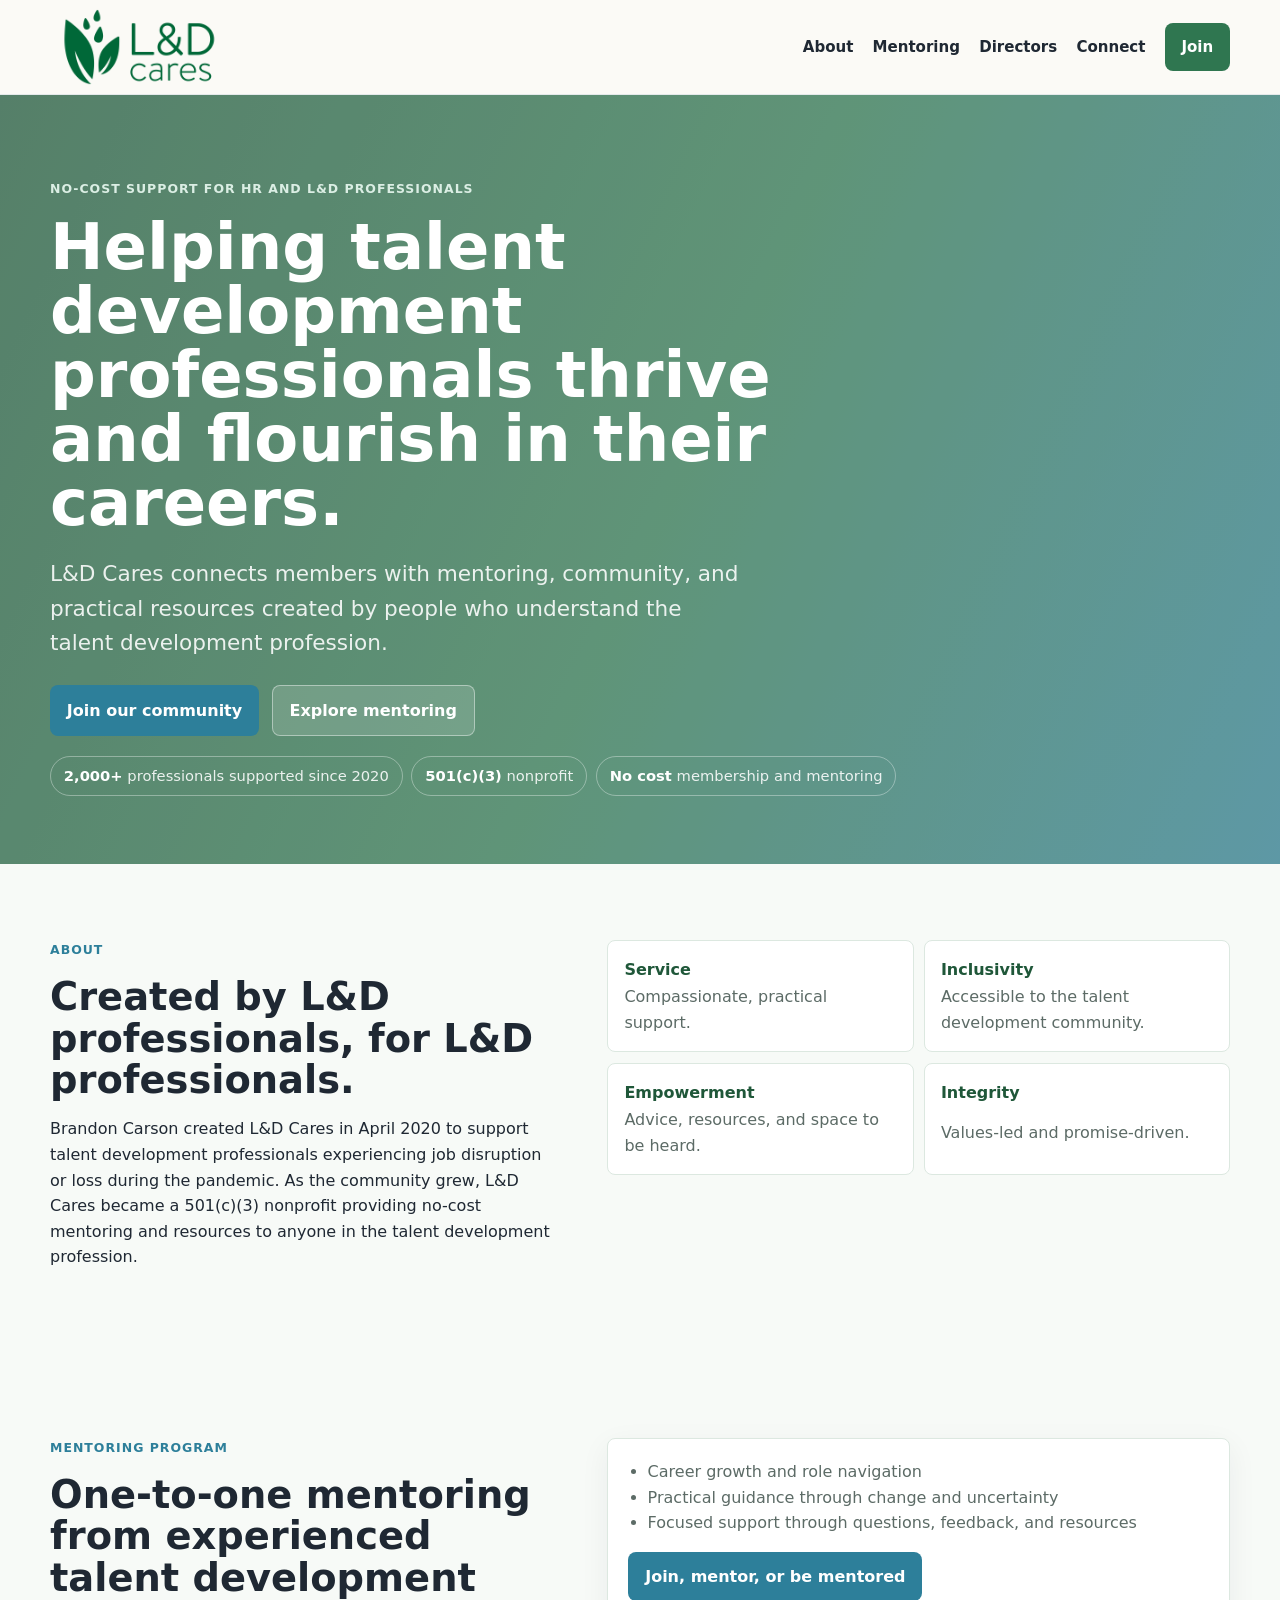
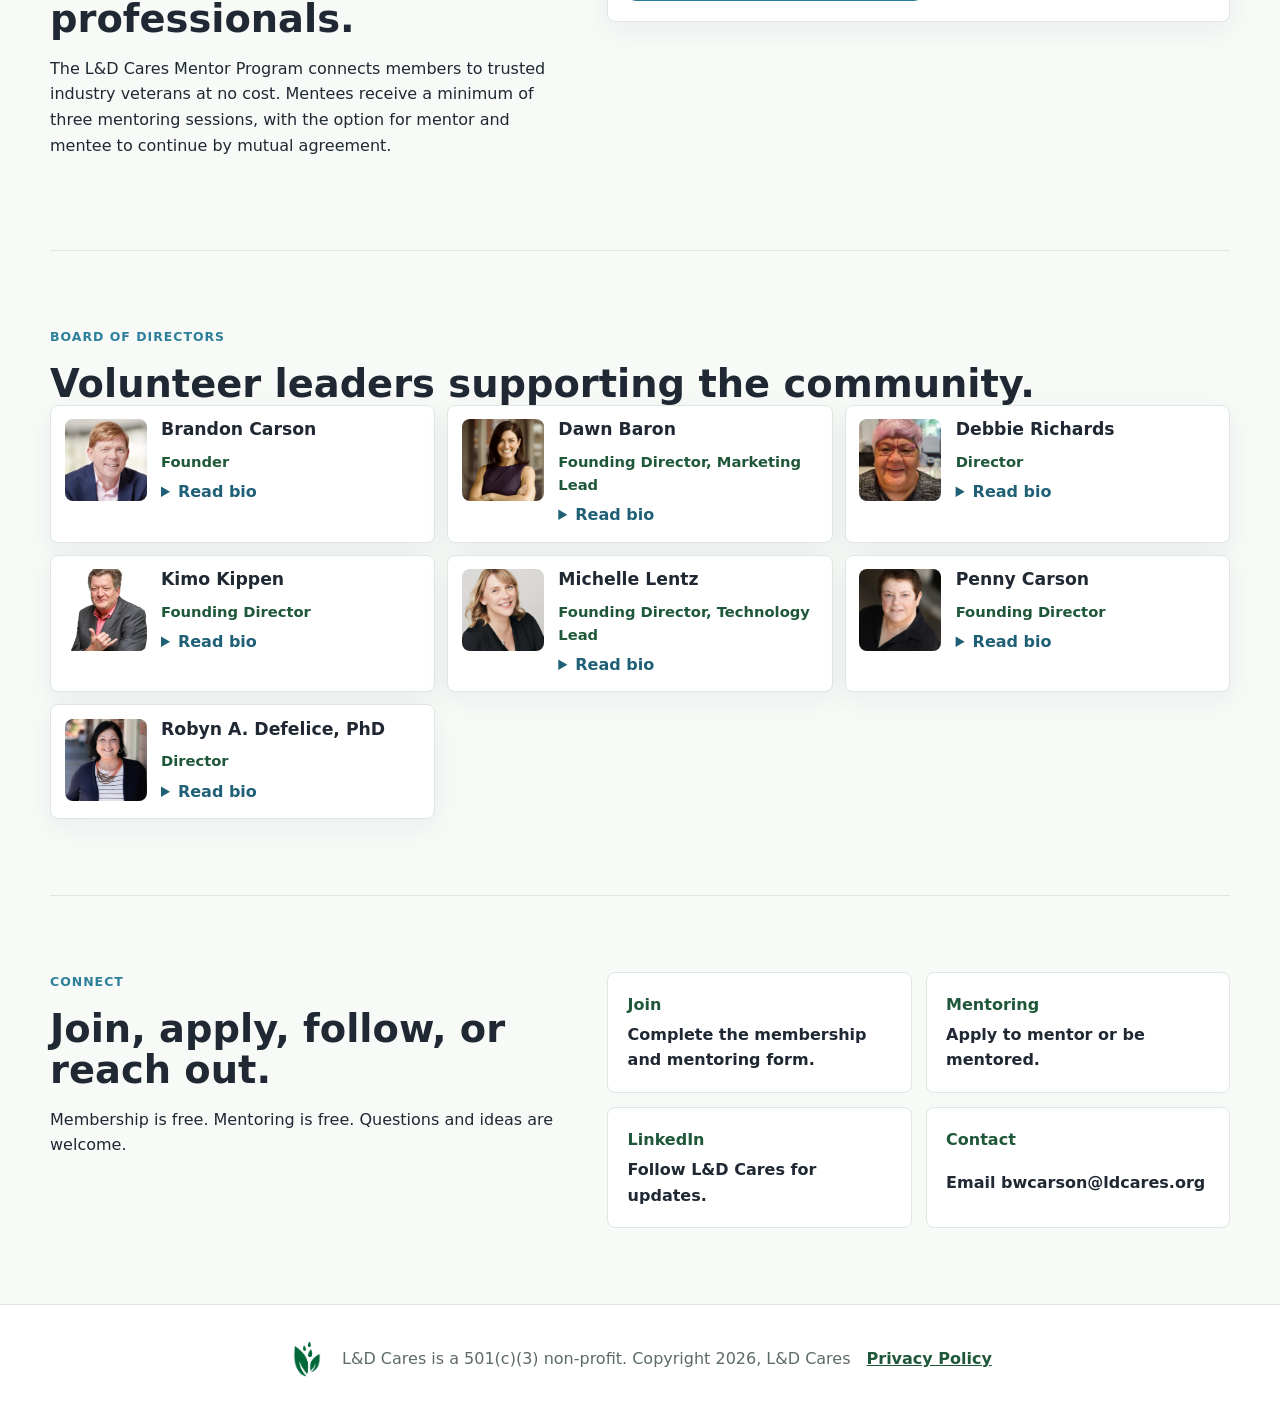
==== commit d05aa39d: "Update external links and mentoring CTAs" ====
--- a/index.html
+++ b/index.html
@@ -35,7 +35,7 @@
           <a href="#mentoring">Mentoring</a>
           <a href="#team">Directors</a>
           <a href="#connect">Connect</a>
-          <a class="nav-cta" href="https://forms.gle/AqqKvHzDVQeFRHNAA">Join</a>
+          <a class="nav-cta" href="https://forms.gle/AqqKvHzDVQeFRHNAA" target="_blank" rel="noopener">Join</a>
         </div>
       </nav>
     </header>
@@ -50,7 +50,7 @@
           <h1>Helping talent development professionals thrive and flourish in their careers.</h1>
           <p class="hero-copy">L&D Cares connects members with mentoring, community, and practical resources created by people who understand the talent development profession.</p>
           <div class="hero-actions">
-            <a class="button primary" href="https://forms.gle/AqqKvHzDVQeFRHNAA">Join our community</a>
+            <a class="button primary" href="https://forms.gle/AqqKvHzDVQeFRHNAA" target="_blank" rel="noopener">Join our community</a>
             <a class="button secondary" href="#mentoring">Explore mentoring</a>
           </div>
           <ul class="impact-list" aria-label="L&D Cares highlights">
@@ -88,7 +88,7 @@
             <li>Focused support through questions, feedback, and resources</li>
           </ul>
           <div class="panel-actions">
-            <a class="button primary" href="https://forms.gle/AqqKvHzDVQeFRHNAA">Join or apply for mentoring</a>
+            <a class="button primary" href="https://forms.gle/AqqKvHzDVQeFRHNAA" target="_blank" rel="noopener">Join, mentor, or be mentored</a>
           </div>
         </div>
       </section>
@@ -196,10 +196,10 @@
           <p>Membership is free. Mentoring is free. Questions and ideas are welcome.</p>
         </div>
         <div class="action-grid">
-          <a href="https://forms.gle/AqqKvHzDVQeFRHNAA"><span>Join</span><strong>Complete the membership and mentoring form.</strong></a>
-          <a href="https://forms.gle/AqqKvHzDVQeFRHNAA"><span>Mentoring</span><strong>Apply for the mentoring program.</strong></a>
-          <a href="https://www.linkedin.com/company/ld-cares/"><span>LinkedIn</span><strong>Follow L&D Cares for updates.</strong></a>
-          <a href="mailto:bwcarson@ldcares.org"><span>Contact</span><strong>Email Us</strong></a>
+          <a href="https://forms.gle/AqqKvHzDVQeFRHNAA" target="_blank" rel="noopener"><span>Join</span><strong>Complete the membership and mentoring form.</strong></a>
+          <a href="https://forms.gle/AqqKvHzDVQeFRHNAA" target="_blank" rel="noopener"><span>Mentoring</span><strong>Apply to mentor or be mentored.</strong></a>
+          <a href="https://www.linkedin.com/company/ld-cares/" target="_blank" rel="noopener"><span>LinkedIn</span><strong>Follow L&D Cares for updates.</strong></a>
+          <a href="mailto:bwcarson@ldcares.org?subject=L%26D%20Cares%20Inquiry"><span>Contact</span><strong>Email bwcarson@ldcares.org</strong></a>
         </div>
       </section>
     </main>
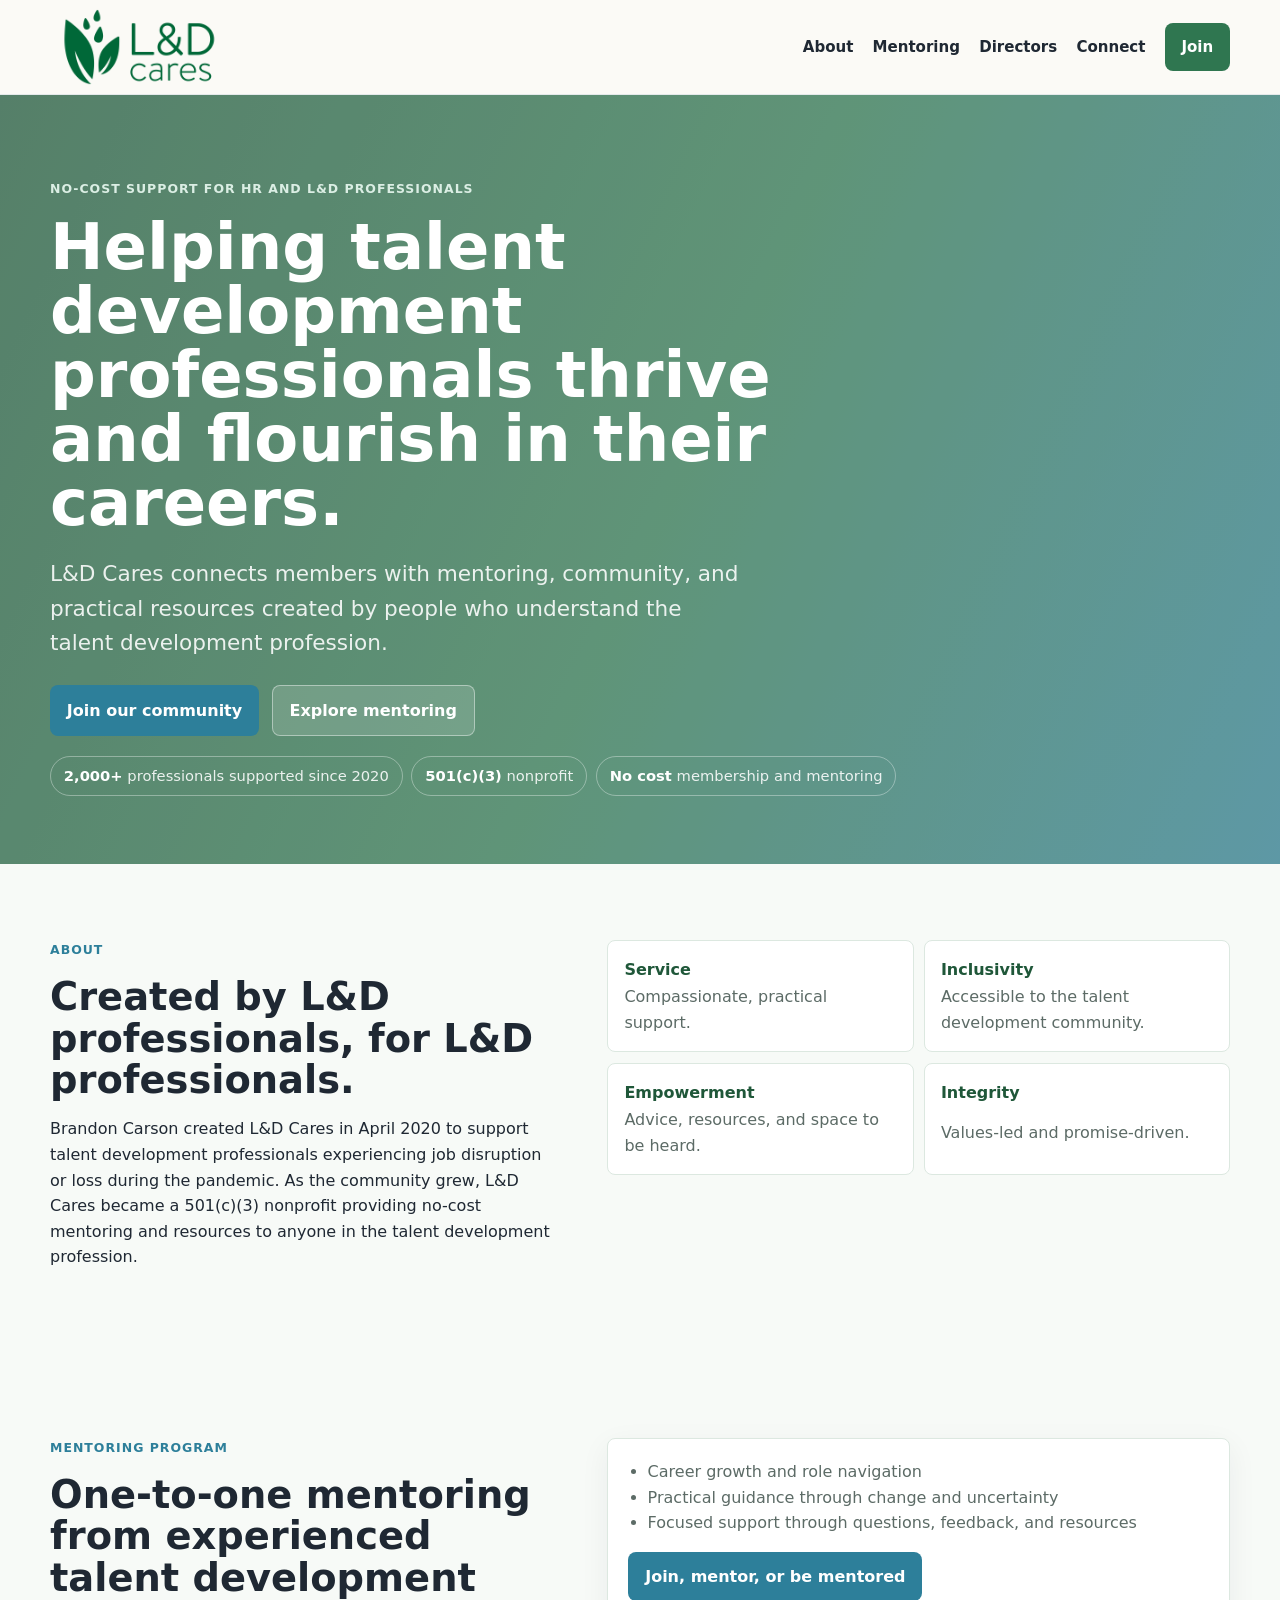
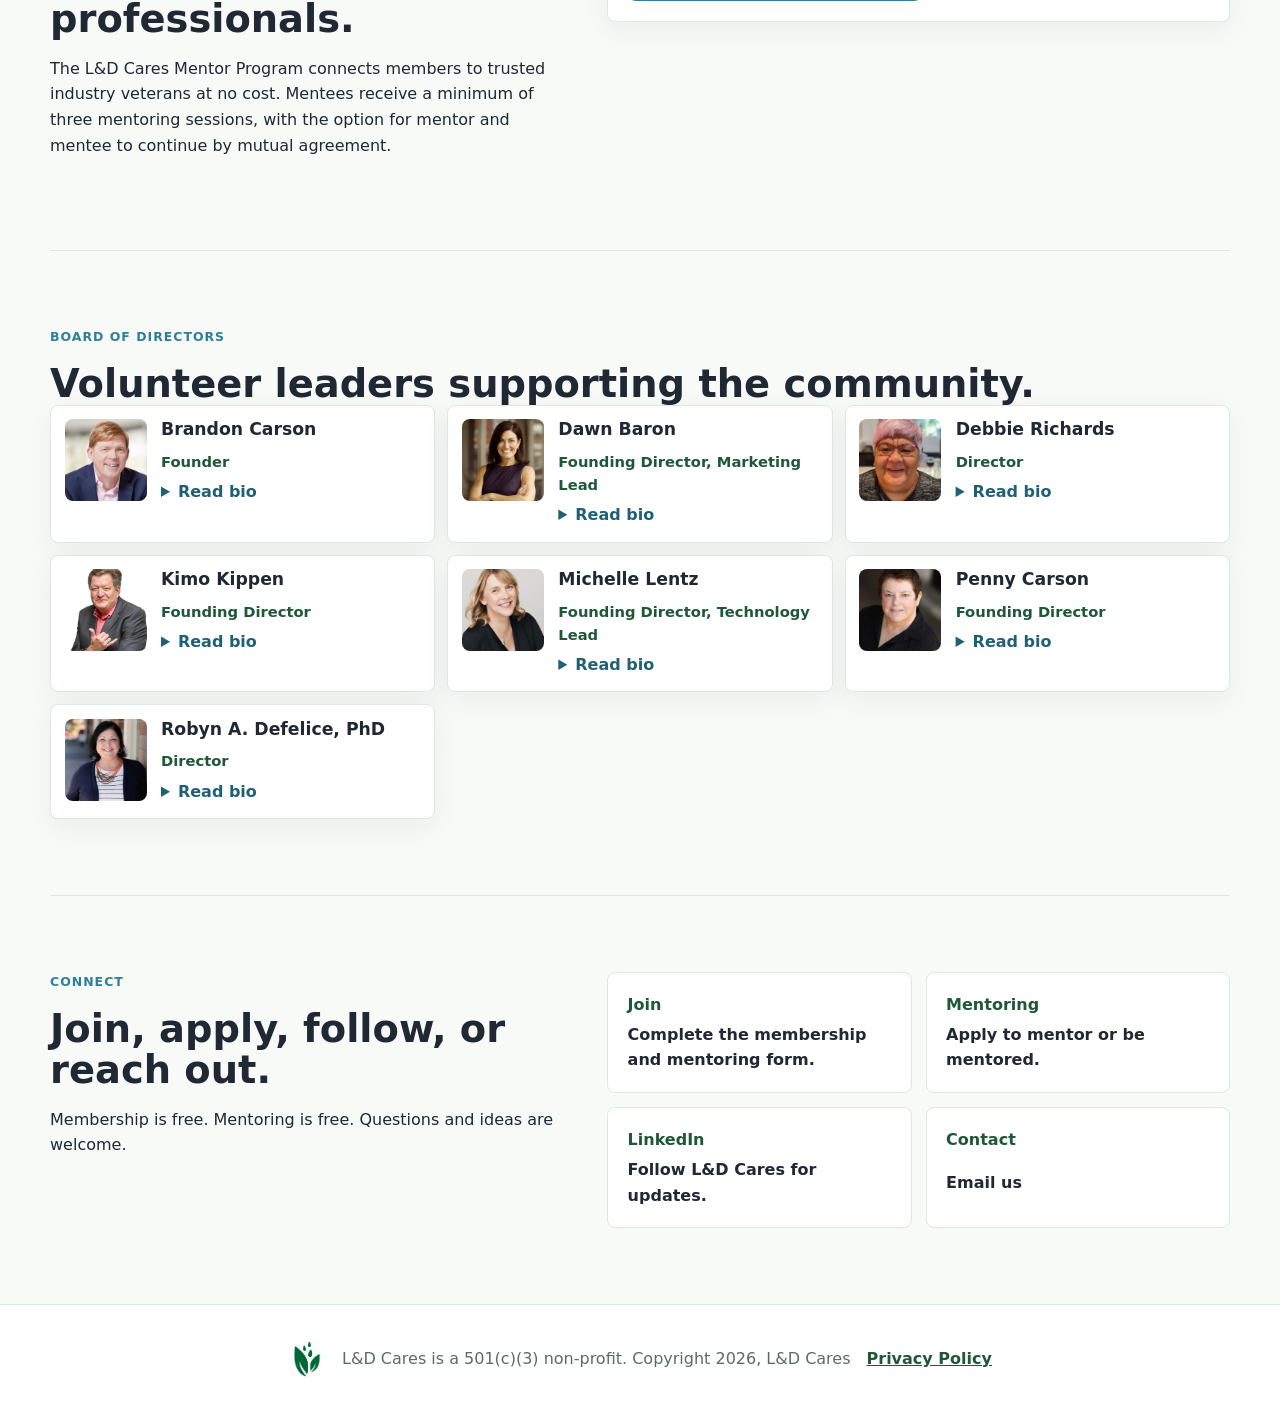
==== commit c152e592: "Update privacy copy and email links" ====
--- a/index.html
+++ b/index.html
@@ -199,7 +199,7 @@
           <a href="https://forms.gle/AqqKvHzDVQeFRHNAA" target="_blank" rel="noopener"><span>Join</span><strong>Complete the membership and mentoring form.</strong></a>
           <a href="https://forms.gle/AqqKvHzDVQeFRHNAA" target="_blank" rel="noopener"><span>Mentoring</span><strong>Apply to mentor or be mentored.</strong></a>
           <a href="https://www.linkedin.com/company/ld-cares/" target="_blank" rel="noopener"><span>LinkedIn</span><strong>Follow L&D Cares for updates.</strong></a>
-          <a href="mailto:bwcarson@ldcares.org?subject=L%26D%20Cares%20Inquiry"><span>Contact</span><strong>Email bwcarson@ldcares.org</strong></a>
+          <a href="mailto:bwcarson@ldcares.org"><span>Contact</span><strong>Email us</strong></a>
         </div>
       </section>
     </main>
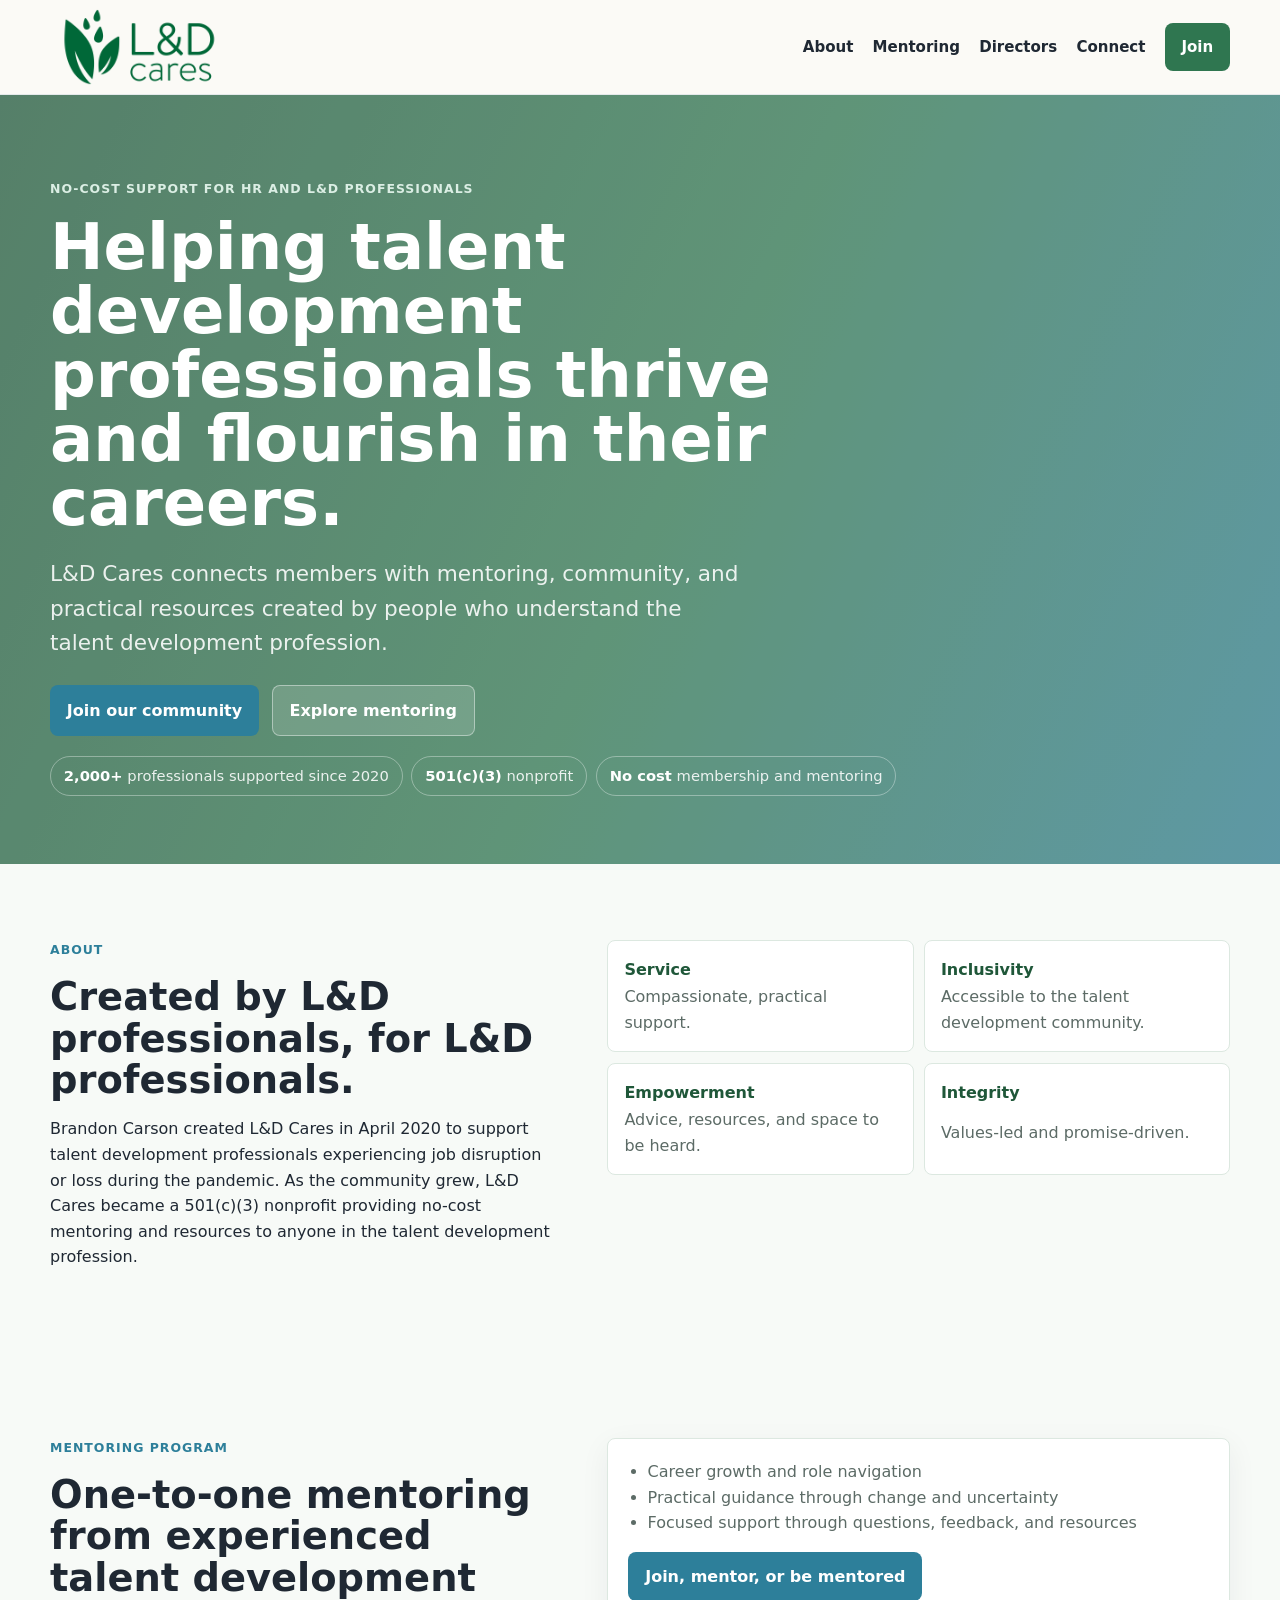
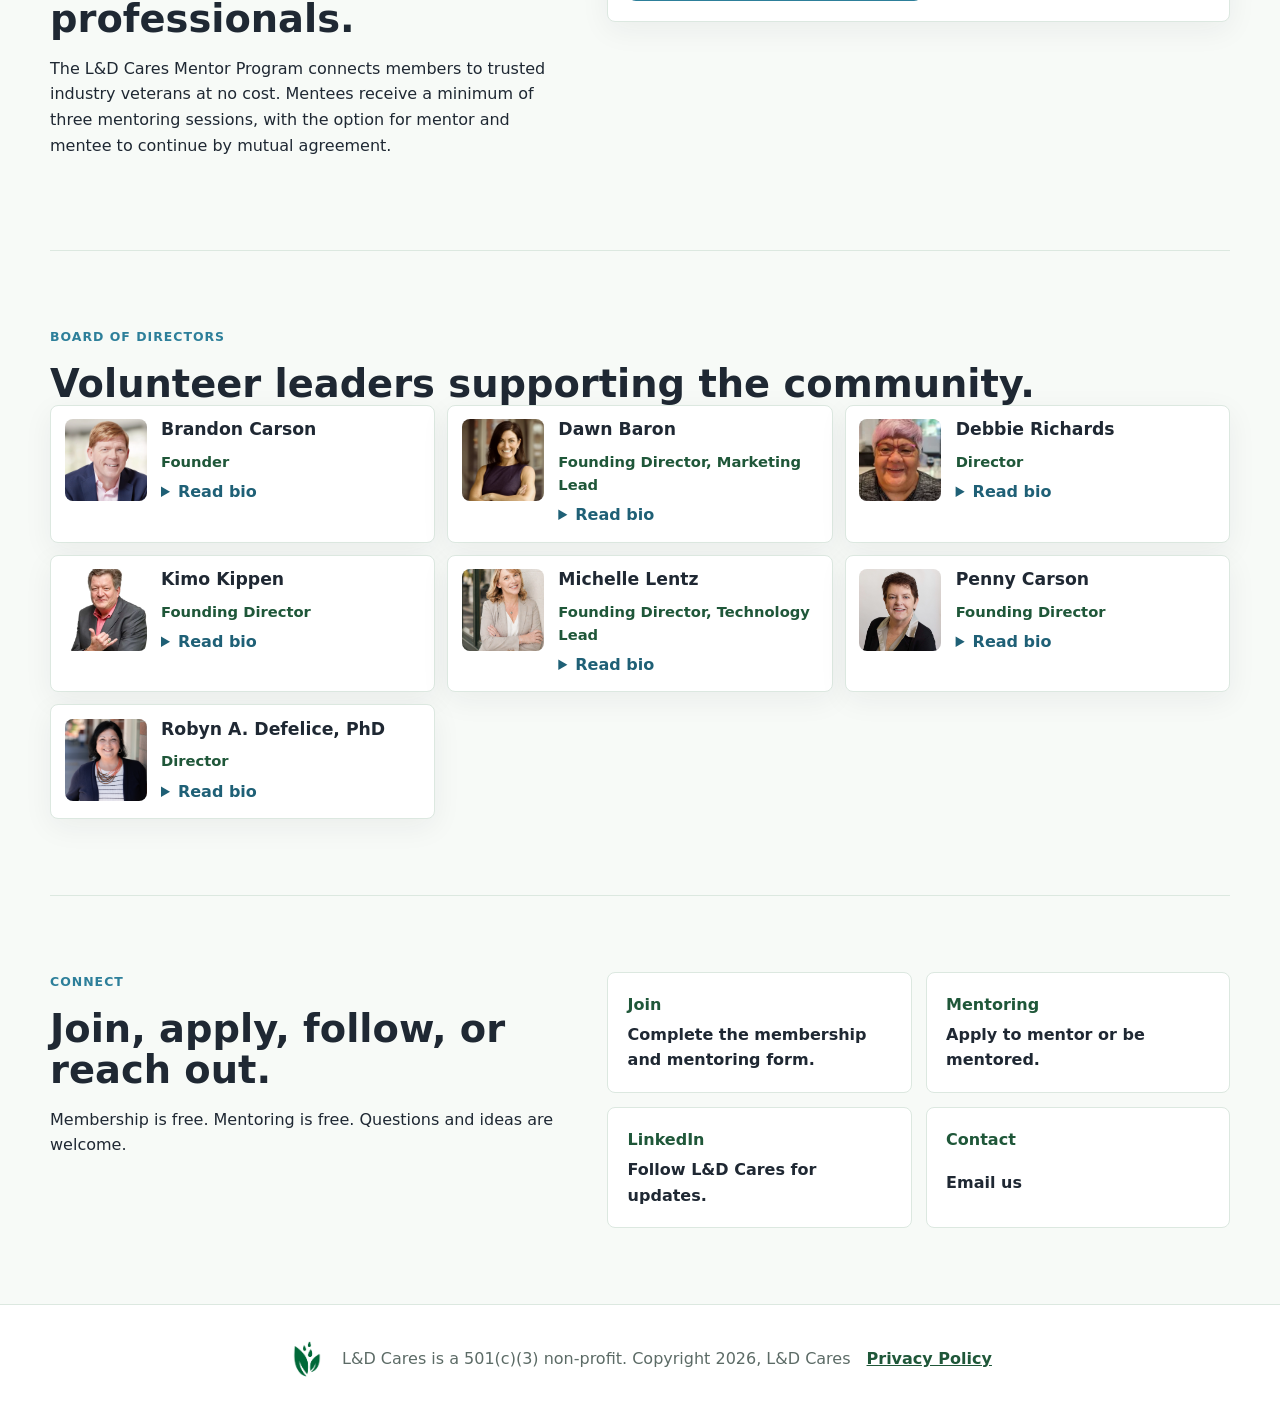
==== commit 2cb8ca45: "Update bios and headshots" ====
--- a/index.html
+++ b/index.html
@@ -35,7 +35,7 @@
           <a href="#mentoring">Mentoring</a>
           <a href="#team">Directors</a>
           <a href="#connect">Connect</a>
-          <a class="nav-cta" href="https://forms.gle/AqqKvHzDVQeFRHNAA" target="_blank" rel="noopener">Join</a>
+          <a class="nav-cta" href="membership.html">Join</a>
         </div>
       </nav>
     </header>
@@ -50,7 +50,7 @@
           <h1>Helping talent development professionals thrive and flourish in their careers.</h1>
           <p class="hero-copy">L&D Cares connects members with mentoring, community, and practical resources created by people who understand the talent development profession.</p>
           <div class="hero-actions">
-            <a class="button primary" href="https://forms.gle/AqqKvHzDVQeFRHNAA" target="_blank" rel="noopener">Join our community</a>
+            <a class="button primary" href="membership.html">Join our community</a>
             <a class="button secondary" href="#mentoring">Explore mentoring</a>
           </div>
           <ul class="impact-list" aria-label="L&D Cares highlights">
@@ -88,7 +88,7 @@
             <li>Focused support through questions, feedback, and resources</li>
           </ul>
           <div class="panel-actions">
-            <a class="button primary" href="https://forms.gle/AqqKvHzDVQeFRHNAA" target="_blank" rel="noopener">Join, mentor, or be mentored</a>
+            <a class="button primary" href="membership.html">Join, mentor, or be mentored</a>
           </div>
         </div>
       </section>
@@ -106,11 +106,10 @@
               <p class="role">Founder</p>
               <details>
                 <summary>Read bio</summary>
-                <p>For more than two decades, Brandon Carson has focused on one big question: How can learning unlock both business performance and human potential? He has built scalable learning strategies across some of the world's most complex and fast-moving organizations, from Fortune 50 giants to high-growth tech companies.</p>
-                <p>As Chief Learning Officer at Docebo, Brandon worked directly with customers to advise them on navigating AI implementation, including designing strategies and solutions to make learning a powerful driver of business impact and workforce growth.</p>
-                <p>Previously, he led enterprise learning transformations at Starbucks, Walmart, Delta Air Lines, The Home Depot, and Microsoft, developing programs that reached millions of employees worldwide and delivered measurable gains in performance, retention, and readiness for change.</p>
+                <p>For more than two decades, Brandon Carson has focused on one big question: How can learning unlock both business performance and human potential? He has built scalable learning strategies across some of the world’s most complex and fast-moving organizations — from Fortune 50 giants to high-growth tech companies.</p>
+                <p>Brandon has led enterprise learning transformations at Starbucks, Walmart, Delta Air Lines, The Home Depot, and Microsoft, developing programs that reached millions of employees worldwide and delivered measurable gains in performance, retention, and readiness for change.</p>
                 <p>Brandon is also the author of multiple books on the future of learning, a frequent keynote speaker at international conferences, and a trusted partner to leaders seeking to navigate disruption with clarity and purpose.</p>
-                <p>His mission is simple: to help organizations modernize learning so it drives measurable business value and makes work better for humans.</p>
+                <p>His mission is simple: to help organizations modernize learning so it drives measurable business value — and makes work better for humans.</p>
               </details>
             </div>
           </article>
@@ -196,8 +195,8 @@
           <p>Membership is free. Mentoring is free. Questions and ideas are welcome.</p>
         </div>
         <div class="action-grid">
-          <a href="https://forms.gle/AqqKvHzDVQeFRHNAA" target="_blank" rel="noopener"><span>Join</span><strong>Complete the membership and mentoring form.</strong></a>
-          <a href="https://forms.gle/AqqKvHzDVQeFRHNAA" target="_blank" rel="noopener"><span>Mentoring</span><strong>Apply to mentor or be mentored.</strong></a>
+          <a href="membership.html"><span>Join</span><strong>Complete the membership and mentoring form.</strong></a>
+          <a href="membership.html"><span>Mentoring</span><strong>Apply to mentor or be mentored.</strong></a>
           <a href="https://www.linkedin.com/company/ld-cares/" target="_blank" rel="noopener"><span>LinkedIn</span><strong>Follow L&D Cares for updates.</strong></a>
           <a href="mailto:bwcarson@ldcares.org"><span>Contact</span><strong>Email us</strong></a>
         </div>
--- a/styles.css
+++ b/styles.css
@@ -570,6 +570,67 @@
   font-weight: 850;
 }
 
+.form-page {
+  background: var(--paper);
+}
+
+.form-intro {
+  display: flex;
+  align-items: end;
+  justify-content: space-between;
+  gap: 1.5rem;
+  padding-bottom: 1.5rem;
+}
+
+.form-thanks {
+  display: flex;
+  align-items: center;
+  justify-content: space-between;
+  gap: 1.5rem;
+  margin-bottom: clamp(3rem, 6vw, 4.75rem);
+  padding: clamp(1.5rem, 4vw, 2.4rem);
+  background: var(--surface);
+  border: 1px solid var(--line);
+  border-radius: var(--radius);
+  box-shadow: 0 8px 30px rgba(31, 40, 51, 0.06);
+}
+
+.form-intro h1 {
+  color: var(--ink);
+  font-size: clamp(2.2rem, 4vw, 3.8rem);
+}
+
+.form-thanks h2 {
+  color: var(--ink);
+}
+
+.form-intro p:not(.section-kicker) {
+  max-width: 720px;
+  color: var(--muted);
+  font-size: 1.08rem;
+}
+
+.form-thanks p:not(.section-kicker) {
+  max-width: 720px;
+  color: var(--muted);
+  font-size: 1.08rem;
+}
+
+.embedded-form {
+  width: min(var(--max), calc(100% - 2rem));
+  min-height: 820px;
+  margin: 0 auto 1.5rem;
+  overflow: hidden;
+  background: var(--paper);
+}
+
+.embedded-form iframe {
+  display: block;
+  width: 100%;
+  min-height: 820px;
+  border: 0;
+}
+
 .is-hidden {
   display: none !important;
 }
@@ -811,6 +872,8 @@
   .callout,
   .join,
   .contact,
+  .form-intro,
+  .form-thanks,
   .site-footer {
     flex-direction: column;
     align-items: flex-start;
